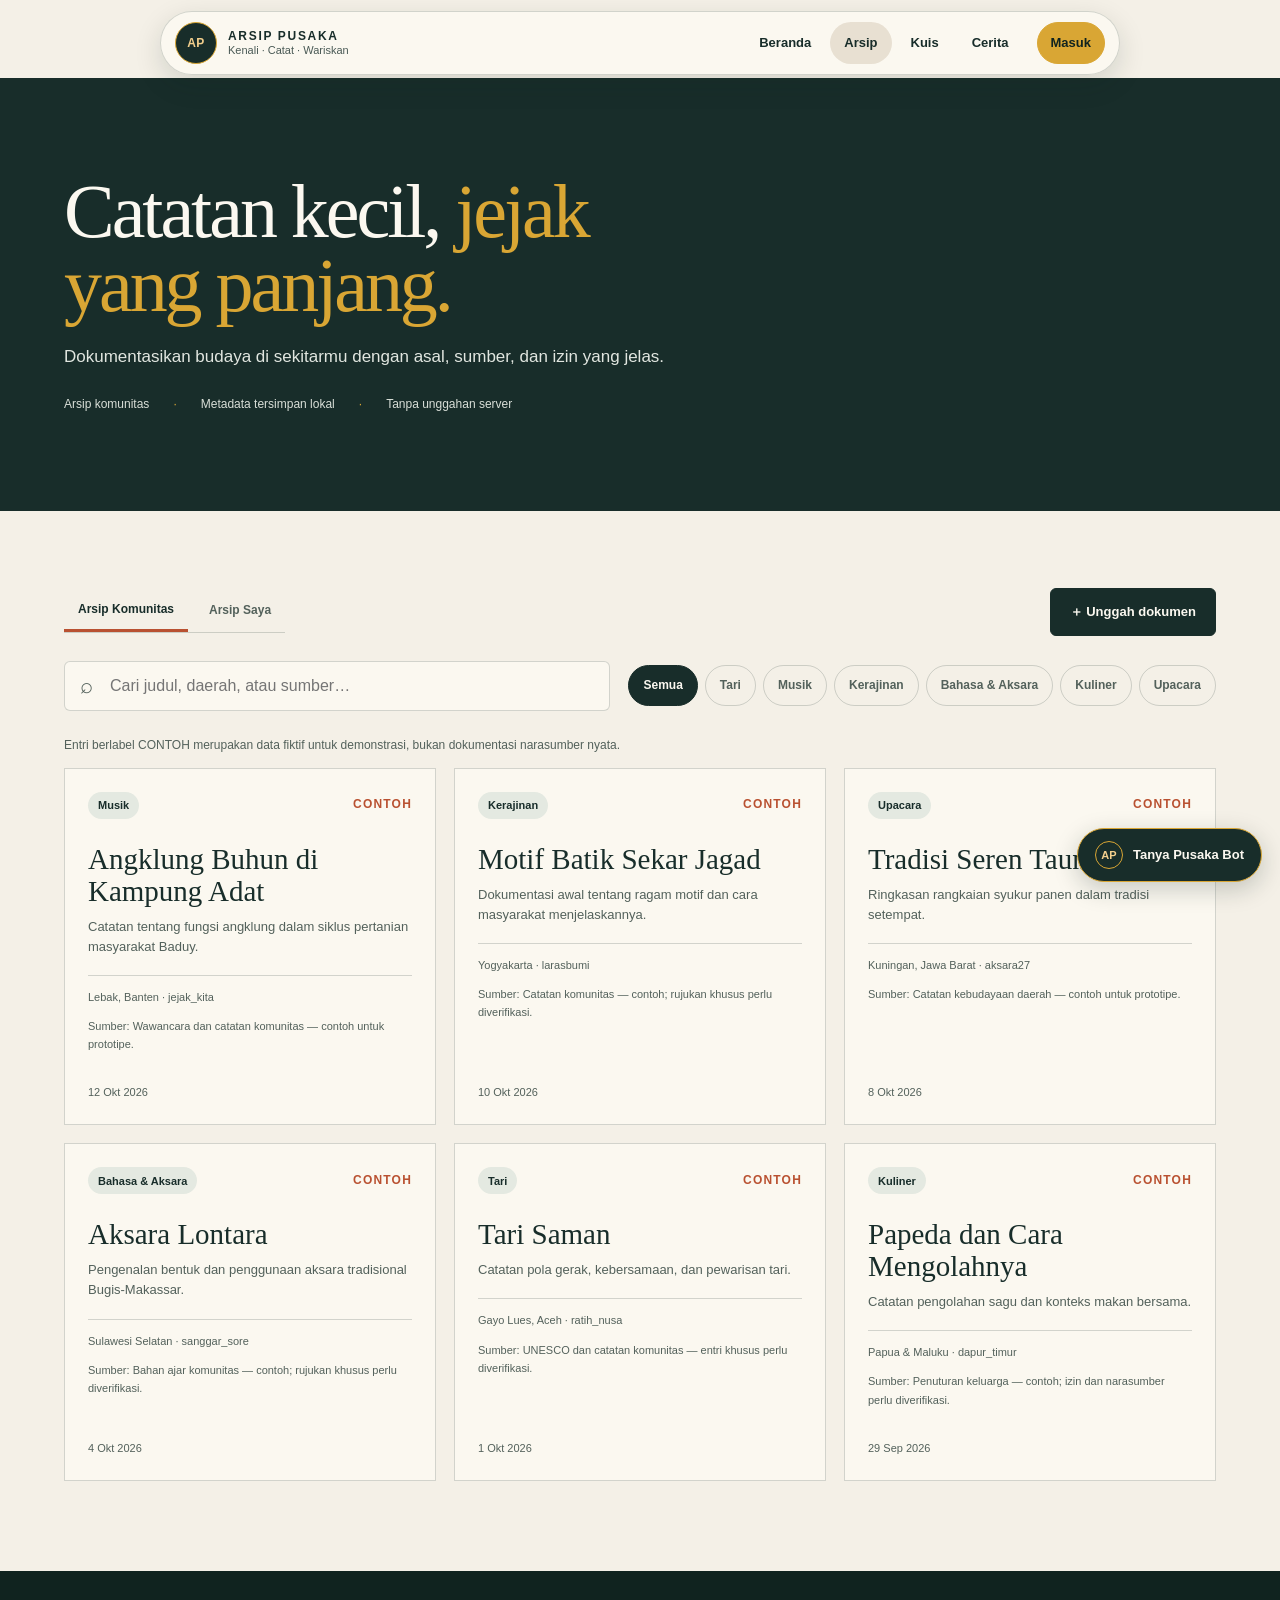
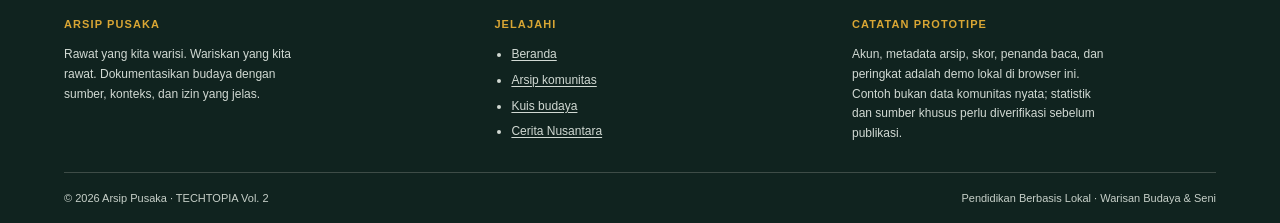
==== arsip/index.html @ a14784fe "apload semua file" ====
<!doctype html>
<html lang="id">
<head>
  <meta charset="utf-8">
  <meta name="viewport" content="width=device-width, initial-scale=1">
  <meta name="theme-color" content="#182d2a">
  <meta name="description" content="Jelajahi arsip komunitas atau catat pengetahuan budaya dengan izin dan sumber yang jelas.">
  <link rel="stylesheet" href="../css/style.css">
  <title>Arsip Komunitas — Arsip Pusaka</title>
</head>
<body data-page="arsip">
  <a class="skip-link" href="#konten">Lewati ke konten</a>
  <div id="site-header"></div>
  <main id="konten">
    <header class="page-hero">
      <div class="page-hero__inner">
        <h1 class="page-hero__title">Catatan kecil, <em>jejak yang panjang.</em></h1>
        <p class="page-hero__lead">Dokumentasikan budaya di sekitarmu dengan asal, sumber, dan izin yang jelas.</p>
        <div class="page-hero__meta"><span>Arsip komunitas</span><span>Metadata tersimpan lokal</span><span>Tanpa unggahan server</span></div>
      </div>
    </header>
    <section class="page-main">
      <div class="shell">
        <div class="archive-toolbar">
          <div class="tab-list" role="tablist" aria-label="Jenis arsip">
            <button class="tab-button" type="button" role="tab" id="community-tab" aria-selected="true" data-archive-tab="community" aria-controls="archive-community-view">Arsip Komunitas</button>
            <button class="tab-button" type="button" role="tab" id="personal-tab" aria-selected="false" data-archive-tab="personal" aria-controls="archive-personal">Arsip Saya</button>
          </div>
          <button class="button" type="button" id="open-upload">＋ Unggah dokumen</button>
        </div>

        <section id="archive-community-view" role="tabpanel" aria-labelledby="community-tab">
          <div class="content-toolbar">
            <label class="search-field"><span class="screen-reader-only">Cari arsip</span><input id="archive-search" type="search" placeholder="Cari judul, daerah, atau sumber…" autocomplete="off"></label>
            <div class="filter-list" aria-label="Filter kategori">
              <button class="filter-button" type="button" data-category-filter="Semua" aria-pressed="true">Semua</button>
              <button class="filter-button" type="button" data-category-filter="Tari" aria-pressed="false">Tari</button>
              <button class="filter-button" type="button" data-category-filter="Musik" aria-pressed="false">Musik</button>
              <button class="filter-button" type="button" data-category-filter="Kerajinan" aria-pressed="false">Kerajinan</button>
              <button class="filter-button" type="button" data-category-filter="Bahasa & Aksara" aria-pressed="false">Bahasa &amp; Aksara</button>
              <button class="filter-button" type="button" data-category-filter="Kuliner" aria-pressed="false">Kuliner</button>
              <button class="filter-button" type="button" data-category-filter="Upacara" aria-pressed="false">Upacara</button>
            </div>
          </div>
          <p class="source-note">Entri berlabel CONTOH merupakan data fiktif untuk demonstrasi, bukan dokumentasi narasumber nyata.</p>
          <div id="archive-list" class="archive-grid" aria-live="polite"></div>
          <div id="archive-empty" class="empty-state" hidden><h3>Belum ada catatan yang cocok.</h3><p>Ubah kategori atau kata pencarian untuk melihat entri lain.</p></div>
        </section>

        <section id="archive-personal" role="tabpanel" aria-labelledby="personal-tab" hidden>
          <p class="source-note">Unggahan dan skor hanya tersimpan di browser ini. Tidak ada data yang dikirim ke server.</p>
          <div class="tab-list" role="tablist" aria-label="Isi Arsip Saya">
            <button class="tab-button" type="button" role="tab" aria-selected="true" data-personal-view="uploads">Unggahan saya</button>
            <button class="tab-button" type="button" role="tab" aria-selected="false" data-personal-view="scores">Skor kuis saya</button>
          </div>
          <div id="personal-gate" class="empty-state"><h3>Masuk untuk membuka Arsip Saya.</h3><p>Akun demo menghubungkan metadata unggahan dan riwayat kuis di perangkatmu.</p><button class="button" type="button" data-open-login>Masuk ke akun demo</button></div>
          <div id="personal-uploads" class="archive-grid" role="tabpanel" hidden></div>
          <div id="personal-scores" role="tabpanel" hidden></div>
        </section>

        <section id="upload-panel" class="form-panel" data-open="false" hidden aria-labelledby="upload-heading">
          <h2 id="upload-heading">Simpan pengetahuan dengan konteksnya.</h2>
          <p class="form-panel__intro">Prototipe ini hanya menyimpan metadata di penyimpanan lokal. Berkas yang dipilih tidak pernah diunggah dan hanya nama, tipe, serta ukuran berkas yang dicatat.</p>
          <form id="upload-form">
            <div class="form-grid">
              <div class="field"><label for="upload-title">Judul</label><input id="upload-title" name="title" type="text" maxlength="80" required autocomplete="off"><span class="field__hint">Maksimal 80 karakter.</span></div>
              <div class="field"><label for="upload-category">Kategori</label><select id="upload-category" name="category" required><option value="">Pilih kategori</option><option>Tari</option><option>Musik</option><option>Kerajinan</option><option>Bahasa &amp; Aksara</option><option>Kuliner</option><option>Upacara</option></select></div>
              <div class="field field--full"><label for="upload-origin">Asal daerah</label><input id="upload-origin" name="origin" type="text" maxlength="100" required placeholder="Contoh: Kabupaten, Provinsi"></div>
              <div class="field field--full"><label for="upload-description">Deskripsi</label><textarea id="upload-description" name="description" maxlength="400" required placeholder="Tuliskan konteks budaya yang dicatat."></textarea></div>
              <div class="field field--full"><label for="upload-source">Sumber atau narasumber</label><input id="upload-source" name="source" type="text" maxlength="400" required placeholder="Contoh: wawancara narasumber (dengan izin), judul referensi, tautan"><span class="field__hint">Deskripsi dan sumber digabung maksimal 400 karakter. <span id="upload-character-count">0 / 400 karakter</span></span></div>
              <div class="field field--full"><label for="upload-file">Berkas (opsional)</label><input id="upload-file" name="file" type="file" accept="image/*,audio/*,video/*,.pdf,.txt"><span class="field__hint">Berkas tidak dikirim; metadata lokalnya saja yang dicatat.</span></div>
              <label class="check-field field--full" for="upload-permission"><input id="upload-permission" name="permission" type="checkbox" required><span>Saya memiliki hak atau izin atas dokumen ini.</span></label>
            </div>
            <div class="form-actions"><button class="button" type="submit">Catat di perangkat ini</button><button class="button button--quiet" type="button" id="cancel-upload">Batal</button></div>
          </form>
        </section>
      </div>
    </section>
  </main>
  <div id="site-footer"></div>
  <div id="site-overlays"></div>
  <div id="site-toast" class="toast" role="status" aria-live="polite" hidden></div>
  <script src="../js/data.js" defer></script>
  <script src="../js/common.js" defer></script>
  <script src="../js/arsip.js" defer></script>
</body>
</html>
---- css/style.css ----
@import url("../lading_page/vars.css");

:root {
  color-scheme: light;
  --ink: #182d2a;
  --ink-deep: #10231f;
  --ink-soft: #53615b;
  --paper: #f4f0e7;
  --paper-light: #fbf8f0;
  --paper-edge: #e5ddcd;
  --gold: #d9a634;
  --gold-light: #f3cf8d;
  --rust: #b95131;
  --sage: #dfe6df;
  --line: rgba(24, 45, 42, 0.18);
  --font-body: "DM Sans", "Segoe UI", sans-serif;
  --font-display: "Libre Caslon Display", Georgia, serif;
  --content-width: 1180px;
  --page-gutter: clamp(20px, 5vw, 72px);
  --radius-sm: 6px;
  --radius-md: 14px;
  --radius-lg: 24px;
}

*,
*::before,
*::after {
  box-sizing: border-box;
}

[hidden] {
  display: none !important;
}

html {
  scroll-behavior: smooth;
  scroll-padding-top: 100px;
}

body {
  min-width: 320px;
  margin: 0;
  color: var(--ink);
  background: var(--paper);
  font: 16px/1.65 var(--font-body);
  text-rendering: optimizeLegibility;
}

body:has(dialog[open]) {
  overflow: hidden;
}

button,
input,
select,
textarea {
  color: inherit;
  font: inherit;
}

button,
a {
  -webkit-tap-highlight-color: transparent;
}

a {
  color: inherit;
  text-decoration-thickness: 1px;
  text-underline-offset: 0.18em;
}

img {
  display: block;
  max-width: 100%;
}

button {
  cursor: pointer;
}

:focus-visible {
  outline: 3px solid var(--rust);
  outline-offset: 3px;
}

.skip-link {
  position: fixed;
  z-index: 100;
  top: 10px;
  left: 10px;
  transform: translateY(-160%);
  padding: 10px 14px;
  color: white;
  background: var(--ink-deep);
}

.skip-link:focus {
  transform: translateY(0);
}

.shell {
  width: min(100% - 2 * var(--page-gutter), var(--content-width));
  margin-inline: auto;
}

#site-header {
  position: sticky;
  z-index: 30;
  top: 0;
  height: 78px;
  margin-bottom: -78px;
}

body[data-page="beranda"] #site-header {
  margin-bottom: -78px;
}

body:not([data-page="beranda"]) #site-header {
  margin-bottom: 0;
}

.site-header {
  padding-top: 11px;
}

.site-header__inner {
  display: flex;
  width: min(calc(100% - 2 * var(--page-gutter)), 960px);
  min-height: 64px;
  align-items: center;
  justify-content: space-between;
  gap: 24px;
  padding: 8px 14px;
  border: 1px solid rgba(244, 240, 231, 0.3);
  border-radius: 999px;
  color: var(--paper-light);
  background: rgba(16, 35, 31, 0.53);
  box-shadow: 0 10px 32px rgba(16, 35, 31, 0.12);
  -webkit-backdrop-filter: blur(12px);
  backdrop-filter: blur(12px);
  transition:
    width 320ms cubic-bezier(0.2, 0.75, 0.25, 1),
    min-height 320ms cubic-bezier(0.2, 0.75, 0.25, 1),
    color 220ms ease,
    background-color 220ms ease,
    border-color 220ms ease,
    box-shadow 220ms ease,
    border-radius 220ms ease;
}

body:not([data-page="beranda"]) .site-header__inner,
body[data-nav-scrolled="true"] .site-header__inner {
  border-color: var(--line);
  color: var(--ink);
  background: rgba(251, 248, 240, 0.97);
  box-shadow: 0 9px 28px rgba(16, 35, 31, 0.14);
  -webkit-backdrop-filter: blur(16px);
  backdrop-filter: blur(16px);
}

body[data-nav-scrolled="true"] .site-header__inner {
  width: min(calc(100% - 2 * var(--page-gutter)), 1320px);
  min-height: 72px;
}

.brand {
  display: inline-flex;
  min-width: max-content;
  align-items: center;
  gap: 11px;
  color: inherit;
  text-decoration: none;
}

.brand__mark {
  display: grid;
  width: 42px;
  aspect-ratio: 1;
  place-items: center;
  border: 1px solid var(--gold);
  border-radius: 50%;
  color: var(--gold-light);
  background: var(--ink);
  font: 700 12px/1 var(--font-body);
  letter-spacing: 0.04em;
}

.brand__text {
  display: grid;
  gap: 1px;
  line-height: 1.2;
}

.brand__name {
  font-size: 12px;
  font-weight: 800;
  letter-spacing: 0.14em;
}

.brand__tagline {
  color: inherit;
  opacity: 0.78;
  font-size: 11px;
}

.site-nav {
  display: flex;
  align-items: center;
  gap: 5px;
}

.site-nav__link,
.site-nav__account {
  display: inline-flex;
  min-height: 42px;
  align-items: center;
  justify-content: center;
  padding: 8px 13px;
  border: 1px solid transparent;
  border-radius: 999px;
  color: inherit;
  background: transparent;
  font-size: 13px;
  font-weight: 650;
  text-decoration: none;
  transition: color 150ms ease, background-color 150ms ease, border-color 150ms ease;
}

.site-nav__link:hover,
.site-nav__account:hover {
  border-color: currentColor;
  color: inherit;
}

.site-nav__link[aria-current="page"] {
  color: inherit;
  background: rgba(244, 240, 231, 0.16);
}

body:not([data-page="beranda"]) .site-nav__link[aria-current="page"],
body[data-nav-scrolled="true"] .site-nav__link[aria-current="page"] {
  background: #e8e0d2;
}

.site-nav__account {
  margin-left: 9px;
  border-color: var(--gold);
  color: var(--ink-deep);
  background: var(--gold);
}

.site-nav__account:hover {
  border-color: var(--gold-light);
  color: var(--ink-deep);
  background: var(--gold-light);
}

.site-nav__toggle {
  display: none;
  width: 44px;
  height: 44px;
  border: 1px solid var(--line);
  border-radius: 50%;
  color: inherit;
  background: transparent;
  font-size: 20px;
}

body:not([data-page="beranda"]) .site-nav__toggle,
body[data-nav-scrolled="true"] .site-nav__toggle {
  border-color: var(--line);
  color: var(--ink);
}

.hero {
  position: relative;
  overflow: hidden;
  isolation: isolate;
  min-height: max(590px, calc(100svh - 78px));
  color: var(--paper);
  background: var(--ink);
}

.hero--video {
  display: grid;
  align-items: center;
}

.hero__video-backdrop {
  position: absolute;
  z-index: -1;
  inset: 0;
  overflow: hidden;
  background: linear-gradient(to bottom, #10231f 68%, var(--paper) 100%);
}

.hero__video-backdrop::after {
  position: absolute;
  inset: 0;
  background:
    linear-gradient(to bottom, transparent 72%, rgba(244, 240, 231, 0.56) 90%, var(--paper) 100%),
    linear-gradient(90deg, rgba(16, 35, 31, 0.94) 0%, rgba(16, 35, 31, 0.82) 42%, rgba(16, 35, 31, 0.28) 100%),
    linear-gradient(0deg, rgba(16, 35, 31, 0.32), transparent 36%);
  content: "";
  pointer-events: none;
}

.hero__video {
  position: absolute;
  top: 50%;
  left: 50%;
  width: 100%;
  height: 100%;
  max-width: none;
  object-fit: cover;
  background: #10231f;
  transform: translate(-50%, -50%) scale(1.06);
}

.hero::after {
  position: absolute;
  right: -125px;
  bottom: -280px;
  width: 480px;
  height: 480px;
  border: 1px solid rgba(244, 240, 231, 0.13);
  border-radius: 50%;
  content: "";
  pointer-events: none;
}

.hero__inner {
  position: relative;
  z-index: 1;
  display: grid;
  width: min(100% - 2 * var(--page-gutter), 1320px);
  min-height: inherit;
  grid-template-columns: minmax(0, 1fr);
  align-items: center;
  margin-inline: auto;
  padding-block: clamp(68px, 9vw, 120px);
}

.hero__copy {
  width: 100%;
  max-width: 780px;
  min-width: 0;
}

.hero__video-toggle {
  position: absolute;
  z-index: 2;
  right: var(--page-gutter);
  bottom: 22px;
  display: inline-flex;
  min-width: 112px;
  min-height: 44px;
  align-items: center;
  justify-content: center;
  padding: 10px 15px;
  border: 1px solid rgba(244, 240, 231, 0.55);
  border-radius: var(--radius-sm);
  color: var(--paper-light);
  background: var(--ink-deep);
  font-size: 13px;
  font-weight: 700;
}

.hero__video-toggle:hover {
  border-color: var(--gold-light);
  background: var(--ink);
}

.hero__title {
  max-width: 13ch;
  margin: 0;
  color: var(--paper-light);
  font: 400 clamp(48px, 7.3vw, 96px)/0.96 var(--font-display);
  letter-spacing: -0.045em;
  text-wrap: balance;
}

.hero__title em {
  color: var(--gold);
  font-style: normal;
}

.hero__lead {
  max-width: 54ch;
  margin: 24px 0 0;
  color: #e1e6e0;
  font-size: clamp(16px, 1.4vw, 19px);
  line-height: 1.7;
}

.hero__actions {
  display: flex;
  flex-wrap: wrap;
  gap: 11px;
  margin-top: 30px;
}

.hero__note {
  display: flex;
  max-width: 390px;
  align-items: center;
  gap: 13px;
  margin-top: 35px;
  color: #cad1cd;
  font-size: 13px;
}

.hero__note::before {
  width: 34px;
  height: 1px;
  flex: 0 0 auto;
  background: var(--gold);
  content: "";
}

@keyframes archive-stamp {
  0% {
    clip-path: inset(0 0 100% 0);
    transform: translateY(12px);
  }

  100% {
    clip-path: inset(0);
    transform: translateY(0);
  }
}

.button {
  display: inline-flex;
  min-height: 48px;
  align-items: center;
  justify-content: center;
  gap: 10px;
  padding: 11px 19px;
  border: 1px solid var(--ink);
  border-radius: var(--radius-sm);
  color: var(--paper-light);
  background: var(--ink);
  font-size: 13px;
  font-weight: 750;
  line-height: 1.2;
  text-align: center;
  text-decoration: none;
  transition: transform 150ms ease, color 150ms ease, background-color 150ms ease;
}

.button:hover {
  background: var(--ink-deep);
  transform: translateY(-1px);
}

.button--gold {
  border-color: var(--gold);
  color: var(--ink-deep);
  background: var(--gold);
}

.button--gold:hover {
  border-color: var(--gold-light);
  background: var(--gold-light);
}

.button--outline {
  border-color: rgba(244, 240, 231, 0.6);
  color: var(--paper-light);
  background: transparent;
}

.button--outline:hover {
  border-color: var(--paper-light);
  color: var(--ink);
  background: var(--paper-light);
}

.button--quiet {
  border-color: var(--line);
  color: var(--ink);
  background: transparent;
}

.button--quiet:hover {
  background: #ebe5d9;
}

.button:disabled {
  cursor: not-allowed;
  opacity: 0.55;
  transform: none;
}

.page-hero {
  position: relative;
  overflow: hidden;
  color: var(--paper-light);
  background: var(--ink);
}

.page-hero__inner {
  position: relative;
  z-index: 1;
  width: min(100% - 2 * var(--page-gutter), var(--content-width));
  margin-inline: auto;
  padding-block: clamp(58px, 8vw, 96px);
}

.page-hero__title {
  max-width: 15ch;
  margin: 0;
  font: 400 clamp(45px, 6vw, 76px)/0.98 var(--font-display);
  letter-spacing: -0.04em;
  text-wrap: balance;
}

.page-hero__title em {
  color: var(--gold);
  font-style: normal;
}

.page-hero__lead {
  max-width: 65ch;
  margin: 20px 0 0;
  color: #e1e6e0;
  font-size: 17px;
}

.page-hero__meta {
  display: flex;
  flex-wrap: wrap;
  gap: 9px 24px;
  margin-top: 24px;
  color: #d9dfd8;
  font-size: 12px;
}

.page-hero__meta span + span::before {
  margin-right: 24px;
  color: var(--gold);
  content: "·";
}

.page-main {
  min-height: 42vh;
  padding-block: clamp(44px, 6vw, 78px) 90px;
}

.section {
  padding-block: clamp(62px, 8vw, 108px);
}

.section--compact {
  padding-block: 38px;
}

.section--dark {
  color: var(--paper-light);
  background: var(--ink);
}

.section--paper {
  background: var(--paper-light);
}

.section-heading {
  display: flex;
  align-items: end;
  justify-content: space-between;
  gap: 20px 50px;
  margin-bottom: 29px;
}

.section-heading--story {
  margin-top: 28px;
}

.section-heading h2 {
  max-width: 18ch;
  margin: 0;
  font: 400 clamp(34px, 4.6vw, 55px)/1.02 var(--font-display);
  letter-spacing: -0.035em;
  text-wrap: balance;
}

.section-heading p {
  max-width: 52ch;
  margin: 0;
  color: var(--ink-soft);
  font-size: 14px;
}

.section--dark .section-heading p {
  color: #d1d9d3;
}

.eyebrow {
  display: inline-block;
  margin: 0 0 12px;
  color: var(--rust);
  font-size: 11px;
  font-weight: 800;
  letter-spacing: 0.14em;
  text-transform: uppercase;
}

.section--dark .eyebrow {
  color: var(--gold);
}

.stats {
  display: grid;
  grid-template-columns: repeat(3, minmax(0, 1fr));
  border-top: 1px solid var(--line);
  border-bottom: 1px solid var(--line);
}

.stat {
  min-height: 180px;
  padding: 26px clamp(16px, 3vw, 38px);
}

.stat + .stat {
  border-left: 1px solid var(--line);
}

.stat__value {
  color: var(--rust);
  font: 400 clamp(40px, 6vw, 66px)/1 var(--font-display);
  letter-spacing: -0.04em;
}

.stat__label {
  max-width: 31ch;
  margin-top: 12px;
  font-size: 14px;
  font-weight: 700;
  line-height: 1.45;
}

.stat__source {
  margin-top: 8px;
  color: var(--ink-soft);
  font-size: 11px;
}

.source-note {
  margin-top: 14px;
  color: var(--ink-soft);
  font-size: 12px;
}

.source-list {
  display: grid;
  grid-template-columns: repeat(2, minmax(0, 1fr));
  gap: 10px 35px;
  margin: 0;
  padding-left: 19px;
}

.source-list li {
  padding-left: 5px;
}

.source-list small {
  display: block;
  margin-top: 2px;
  color: var(--ink-soft);
}

.case-grid {
  display: grid;
  grid-template-columns: repeat(4, minmax(0, 1fr));
  gap: 14px;
}

.case {
  position: relative;
  min-height: 286px;
  padding: 25px 22px;
  border-top: 3px solid var(--gold);
  background: #e9e2d4;
}

.case:nth-child(2) {
  border-color: var(--rust);
  background: #efe4d9;
}

.case:nth-child(3) {
  border-color: #55756c;
  background: #e1e8df;
}

.case:nth-child(4) {
  border-color: var(--ink);
  background: #e8e0d2;
}

.case__index {
  color: var(--ink-soft);
  font-size: 11px;
  font-weight: 800;
  letter-spacing: 0.1em;
}

.case h3 {
  margin: 34px 0 9px;
  font: 400 34px/1 var(--font-display);
}

.case p {
  margin: 0;
  color: var(--ink-soft);
  font-size: 13px;
}

.case .case__status {
  margin-top: 9px;
  color: var(--rust);
}

.case details {
  margin-top: 18px;
  border-top: 1px solid var(--line);
}

.case summary {
  padding-top: 12px;
  color: var(--ink);
  cursor: pointer;
  font-size: 12px;
  font-weight: 750;
}

.case details p {
  padding-top: 10px;
}

.steps {
  display: grid;
  grid-template-columns: repeat(4, minmax(0, 1fr));
  border-top: 1px solid rgba(244, 240, 231, 0.3);
}

.step {
  padding: 23px 25px 0 0;
}

.step + .step {
  padding-left: 25px;
  border-left: 1px solid rgba(244, 240, 231, 0.3);
}

.step__number {
  color: var(--gold);
  font-size: 12px;
  font-weight: 800;
  letter-spacing: 0.12em;
}

.step h3 {
  margin: 24px 0 9px;
  color: var(--paper-light);
  font: 400 30px/1 var(--font-display);
}

.step p {
  margin: 0;
  color: #d1d9d3;
  font-size: 13px;
}

.pathways {
  display: grid;
  grid-template-columns: repeat(3, minmax(0, 1fr));
  border-top: 1px solid var(--line);
  border-bottom: 1px solid var(--line);
}

.pathway {
  display: flex;
  min-height: 190px;
  flex-direction: column;
  align-items: flex-start;
  justify-content: space-between;
  padding: 25px;
  text-decoration: none;
  transition: background-color 150ms ease;
}

.pathway + .pathway {
  border-left: 1px solid var(--line);
}

.pathway:hover {
  background: #ebe5d9;
}

.pathway__label {
  color: var(--rust);
  font-size: 11px;
  font-weight: 800;
  letter-spacing: 0.11em;
}

.pathway__title {
  font: 400 30px/1.1 var(--font-display);
}

.pathway__arrow {
  align-self: flex-end;
  font-size: 22px;
}

.content-toolbar {
  display: grid;
  grid-template-columns: minmax(220px, 1fr) auto;
  align-items: center;
  gap: 18px;
  margin-bottom: 25px;
}

.search-field {
  position: relative;
}

.search-field input {
  width: 100%;
  min-height: 50px;
  padding: 11px 15px 11px 45px;
  border: 1px solid var(--line);
  border-radius: var(--radius-sm);
  background: var(--paper-light);
}

.search-field::before {
  position: absolute;
  top: 50%;
  left: 16px;
  color: var(--ink-soft);
  content: "⌕";
  font-size: 22px;
  line-height: 1;
  transform: translateY(-50%);
}

.filter-list,
.tab-list {
  display: flex;
  flex-wrap: wrap;
  gap: 7px;
}

.filter-button,
.tab-button {
  min-height: 41px;
  padding: 8px 14px;
  border: 1px solid var(--line);
  border-radius: 999px;
  color: var(--ink-soft);
  background: transparent;
  font-size: 12px;
  font-weight: 700;
}

.filter-button[aria-pressed="true"],
.tab-button[aria-selected="true"] {
  border-color: var(--ink);
  color: var(--paper-light);
  background: var(--ink);
}

.tab-list {
  margin-bottom: 24px;
  border-bottom: 1px solid var(--line);
  border-radius: 0;
}

.tab-button {
  border: 0;
  border-radius: 0;
  background: transparent;
}

.tab-button[aria-selected="true"] {
  border-bottom: 3px solid var(--rust);
  color: var(--ink);
  background: transparent;
}

.archive-toolbar {
  display: flex;
  align-items: center;
  justify-content: space-between;
  gap: 16px;
  margin-bottom: 25px;
}

.archive-toolbar .tab-list {
  margin: 0;
}

.archive-grid {
  display: grid;
  grid-template-columns: repeat(3, minmax(0, 1fr));
  gap: 18px;
}

.archive-card {
  display: flex;
  min-height: 285px;
  flex-direction: column;
  padding: 23px;
  border: 1px solid var(--line);
  background: var(--paper-light);
}

.archive-card__top,
.archive-card__foot,
.archive-meta {
  display: flex;
  align-items: center;
  justify-content: space-between;
  gap: 12px;
}

.category-tag {
  display: inline-flex;
  min-height: 27px;
  align-items: center;
  padding: 4px 10px;
  border-radius: 999px;
  color: var(--ink);
  background: #e4e9e1;
  font-size: 11px;
  font-weight: 750;
}

.archive-card__mark {
  color: var(--rust);
  font-size: 12px;
  font-weight: 800;
  letter-spacing: 0.1em;
}

.archive-card h3 {
  margin: 25px 0 9px;
  font: 400 29px/1.1 var(--font-display);
}

.archive-card__description {
  margin: 0;
  color: var(--ink-soft);
  font-size: 13px;
  line-height: 1.55;
}

.archive-meta {
  justify-content: flex-start;
  margin-top: 18px;
  padding-top: 12px;
  border-top: 1px solid var(--line);
  color: var(--ink-soft);
  font-size: 11px;
}

.archive-card__foot {
  margin-top: auto;
  padding-top: 19px;
  color: var(--ink-soft);
  font-size: 11px;
}

.archive-card__foot button {
  padding: 0;
  border: 0;
  color: var(--rust);
  background: transparent;
  font-size: 12px;
  font-weight: 800;
}

.archive-card__file {
  max-width: 52%;
  overflow: hidden;
  text-overflow: ellipsis;
  white-space: nowrap;
}

.empty-state {
  padding: 30px;
  border: 1px dashed var(--line);
  color: var(--ink-soft);
  background: rgba(251, 248, 240, 0.55);
  text-align: center;
}

.empty-state h3 {
  margin: 0 0 6px;
  color: var(--ink);
  font: 400 28px/1.1 var(--font-display);
}

.form-panel {
  max-width: 760px;
  padding: clamp(24px, 5vw, 42px);
  border: 1px solid var(--line);
  background: var(--paper-light);
}

.form-panel h2 {
  margin: 0;
  font: 400 clamp(32px, 4vw, 42px)/1.05 var(--font-display);
}

.form-panel__intro {
  margin: 12px 0 26px;
  color: var(--ink-soft);
  font-size: 14px;
}

.form-grid {
  display: grid;
  grid-template-columns: repeat(2, minmax(0, 1fr));
  gap: 17px;
}

.field {
  display: grid;
  gap: 6px;
}

.field--full {
  grid-column: 1 / -1;
}

.field label,
.field__label {
  font-size: 13px;
  font-weight: 750;
}

.field input:not([type="checkbox"]),
.field input[type="file"],
.field select,
.field textarea,
.chat-form input {
  width: 100%;
  min-height: 48px;
  padding: 10px 12px;
  border: 1px solid var(--line);
  border-radius: var(--radius-sm);
  background: white;
}

.field textarea {
  min-height: 115px;
  resize: vertical;
}

.field input[type="file"] {
  padding: 7px;
}

.field__hint {
  color: var(--ink-soft);
  font-size: 11px;
}

.check-field {
  display: flex;
  align-items: flex-start;
  gap: 10px;
  padding: 13px 14px;
  border: 1px solid var(--line);
  font-size: 13px;
}

.check-field input {
  width: 18px;
  height: 18px;
  flex: 0 0 auto;
  accent-color: var(--ink);
}

.form-actions {
  display: flex;
  flex-wrap: wrap;
  align-items: center;
  gap: 12px;
  margin-top: 20px;
}

.status-message {
  min-height: 1.5em;
  margin: 12px 0 0;
  color: var(--ink-soft);
  font-size: 13px;
}

.status-message[data-tone="error"] {
  color: #8d291d;
}

.status-message[data-tone="success"] {
  color: #225c40;
}

.quiz-layout {
  display: grid;
  grid-template-columns: minmax(0, 1.35fr) minmax(290px, 0.65fr);
  align-items: start;
  gap: clamp(28px, 5vw, 60px);
}

.quiz-intro,
.quiz-stage,
.leaderboard {
  border: 1px solid var(--line);
  background: var(--paper-light);
}

.quiz-intro {
  padding: clamp(25px, 5vw, 48px);
}

.quiz-intro h2,
.quiz-result h2 {
  margin: 0;
  font: 400 clamp(34px, 4.3vw, 52px)/1 var(--font-display);
  letter-spacing: -0.025em;
}

.quiz-intro__facts {
  display: flex;
  flex-wrap: wrap;
  gap: 12px 24px;
  margin-block: 23px 27px;
  color: var(--ink-soft);
  font-size: 13px;
}

.quiz-stage {
  padding: clamp(22px, 4vw, 38px);
}

.quiz-progress {
  width: 100%;
  height: 7px;
  margin: 0 0 18px;
  accent-color: var(--rust);
}

.quiz-stage__meta {
  display: flex;
  justify-content: space-between;
  gap: 18px;
  color: var(--ink-soft);
  font-size: 12px;
  font-weight: 700;
}

.quiz-stage__question {
  margin: 20px 0 22px;
  font: 400 clamp(25px, 3vw, 34px)/1.18 var(--font-display);
}

.quiz-options {
  display: grid;
  gap: 10px;
}

.quiz-option {
  display: flex;
  min-height: 53px;
  align-items: center;
  gap: 12px;
  padding: 11px 14px;
  border: 1px solid var(--line);
  background: white;
  text-align: left;
}

.quiz-option:hover:not(:disabled) {
  border-color: var(--ink);
  background: #f5f1e9;
}

.quiz-option__letter {
  display: grid;
  width: 27px;
  aspect-ratio: 1;
  flex: 0 0 auto;
  place-items: center;
  border: 1px solid var(--line);
  border-radius: 50%;
  font-size: 11px;
  font-weight: 800;
}

.quiz-option[data-result="correct"] {
  border-color: #2b6b4c;
  background: #e7f0e8;
}

.quiz-option[data-result="wrong"] {
  border-color: #a1392b;
  background: #f7e9e4;
}

.quiz-feedback {
  margin-top: 17px;
  padding: 16px;
  border-top: 3px solid var(--gold);
  background: #f0ebdf;
}

.quiz-feedback strong {
  display: block;
}

.quiz-feedback p {
  margin: 5px 0 0;
  color: var(--ink-soft);
  font-size: 13px;
}

.quiz-stage__actions {
  display: flex;
  justify-content: flex-end;
  margin-top: 18px;
}

.quiz-result {
  padding: clamp(24px, 5vw, 42px);
  border: 1px solid var(--line);
  background: var(--paper-light);
}

.quiz-result__score {
  display: flex;
  align-items: baseline;
  gap: 13px;
  margin-block: 21px;
}

.quiz-result__number {
  color: var(--rust);
  font: 400 clamp(62px, 9vw, 92px)/0.95 var(--font-display);
}

.quiz-result__level {
  font-size: 14px;
  font-weight: 750;
}

.quiz-review-list {
  display: grid;
  gap: 10px;
  margin: 22px 0;
  padding: 0;
  list-style: none;
}

.quiz-review-list li {
  padding: 12px 14px;
  border: 1px solid var(--line);
  font-size: 13px;
}

.leaderboard {
  overflow: hidden;
}

.leaderboard__heading {
  padding: 22px;
  border-bottom: 1px solid var(--line);
}

.leaderboard__heading h2 {
  margin: 0;
  font: 400 32px/1 var(--font-display);
}

.leaderboard__heading p {
  margin: 8px 0 0;
  color: var(--ink-soft);
  font-size: 12px;
}

.leaderboard__table-wrap {
  overflow-x: auto;
}

.leaderboard table {
  width: 100%;
  border-collapse: collapse;
  font-size: 12px;
  text-align: left;
}

.leaderboard th,
.leaderboard td {
  padding: 11px 13px;
  border-bottom: 1px solid var(--line);
  white-space: nowrap;
}

.leaderboard th {
  color: var(--ink-soft);
  font-size: 10px;
  letter-spacing: 0.06em;
  text-transform: uppercase;
}

.leaderboard tr[data-current="true"] {
  background: #f3e8c9;
  font-weight: 800;
}

.leaderboard__note {
  margin: 0;
  padding: 15px 20px;
  color: var(--ink-soft);
  font-size: 11px;
}

.story-grid {
  display: grid;
  grid-template-columns: repeat(3, minmax(0, 1fr));
  gap: 18px;
}

.story-card {
  display: flex;
  min-height: 355px;
  flex-direction: column;
  border: 1px solid var(--line);
  background: var(--paper-light);
}

.story-card__art {
  display: flex;
  min-height: 142px;
  align-items: flex-end;
  justify-content: space-between;
  padding: 19px 22px;
  color: var(--paper-light);
  background: var(--ink);
}

.story-card:nth-child(3n + 2) .story-card__art {
  color: var(--ink);
  background: var(--gold-light);
}

.story-card:nth-child(3n) .story-card__art {
  background: #55756c;
}

.story-card__letter {
  font: 400 76px/0.85 var(--font-display);
}

.story-card__region {
  max-width: 15ch;
  font-size: 11px;
  text-align: right;
}

.story-card__body {
  display: flex;
  flex: 1;
  flex-direction: column;
  padding: 21px;
}

.story-card__kind {
  color: var(--rust);
  font-size: 11px;
  font-weight: 800;
  letter-spacing: 0.1em;
  text-transform: uppercase;
}

.story-card h2 {
  margin: 8px 0 8px;
  font: 400 31px/1.03 var(--font-display);
}

.story-card__body p {
  margin: 0;
  color: var(--ink-soft);
  font-size: 13px;
}

.story-card__meta {
  display: flex;
  justify-content: space-between;
  gap: 10px;
  margin-top: auto;
  padding-top: 18px;
  color: var(--ink-soft);
  font-size: 11px;
}

.story-card__read {
  margin-top: 14px;
  padding: 0;
  border: 0;
  color: var(--ink);
  background: transparent;
  font-size: 13px;
  font-weight: 800;
  text-align: left;
}

.story-card__read:hover {
  color: var(--rust);
}

.read-badge {
  color: #386a50;
  font-size: 11px;
  font-weight: 750;
}

.callout {
  display: grid;
  grid-template-columns: 1fr auto;
  align-items: center;
  gap: 22px;
  padding: clamp(24px, 4vw, 42px);
  color: var(--paper-light);
  background: var(--ink);
}

.story-callout {
  margin-top: 50px;
}

.callout h2 {
  margin: 0;
  font: 400 clamp(31px, 4vw, 44px)/1.04 var(--font-display);
}

.callout p {
  max-width: 55ch;
  margin: 10px 0 0;
  color: #d1d9d3;
  font-size: 14px;
}

.site-footer {
  color: var(--paper-light);
  background: var(--ink-deep);
}

.site-footer__inner {
  display: grid;
  grid-template-columns: 1.1fr 0.9fr 1fr;
  gap: 30px;
  padding-block: 44px 28px;
}

.site-footer h2 {
  margin: 0 0 12px;
  color: var(--gold);
  font-size: 11px;
  letter-spacing: 0.1em;
  text-transform: uppercase;
}

.site-footer p,
.site-footer li,
.site-footer a {
  color: #d1d9d3;
  font-size: 12px;
}

.site-footer p {
  max-width: 38ch;
  margin: 0;
}

.site-footer ul {
  display: grid;
  gap: 6px;
  margin: 0;
  padding-left: 17px;
}

.site-footer__bottom {
  display: flex;
  justify-content: space-between;
  gap: 15px;
  padding-block: 16px;
  border-top: 1px solid rgba(244, 240, 231, 0.2);
  color: #c7d0c9;
  font-size: 11px;
}

dialog {
  width: min(100% - 28px, 570px);
  max-height: min(90dvh, 850px);
  padding: 0;
  border: 1px solid var(--line);
  color: var(--ink);
  background: var(--paper-light);
  box-shadow: 0 24px 70px rgba(16, 35, 31, 0.28);
}

dialog::backdrop {
  background: rgba(16, 35, 31, 0.66);
}

.dialog__inner {
  padding: clamp(23px, 5vw, 38px);
}

.dialog__head {
  display: flex;
  align-items: start;
  justify-content: space-between;
  gap: 14px;
  margin-bottom: 18px;
}

.dialog__head h2 {
  margin: 0;
  font: 400 36px/1 var(--font-display);
}

.dialog__close {
  display: grid;
  width: 40px;
  height: 40px;
  flex: 0 0 auto;
  place-items: center;
  border: 1px solid var(--line);
  border-radius: 50%;
  background: transparent;
  font-size: 20px;
}

.dialog__copy {
  margin: 0 0 20px;
  color: var(--ink-soft);
  font-size: 13px;
}

.account-state {
  display: flex;
  align-items: center;
  gap: 10px;
  font-size: 13px;
}

.account-state__name {
  font-weight: 800;
}

.link-button {
  padding: 0;
  border: 0;
  color: var(--rust);
  background: transparent;
  font-size: 12px;
  font-weight: 800;
  text-decoration: underline;
  text-underline-offset: 3px;
}

.chat-launcher {
  position: fixed;
  z-index: 30;
  right: max(18px, env(safe-area-inset-right));
  bottom: max(18px, env(safe-area-inset-bottom));
  display: inline-flex;
  min-height: 54px;
  align-items: center;
  gap: 10px;
  padding: 10px 17px;
  border: 1px solid var(--gold);
  border-radius: 999px;
  color: var(--paper-light);
  background: var(--ink);
  box-shadow: 0 7px 24px rgba(16, 35, 31, 0.22);
  font-size: 13px;
  font-weight: 750;
}

.chat-launcher__mark {
  display: grid;
  width: 28px;
  aspect-ratio: 1;
  place-items: center;
  border: 1px solid var(--gold);
  border-radius: 50%;
  color: var(--gold-light);
  font-size: 11px;
}

.chat-panel {
  position: fixed;
  z-index: 30;
  right: max(18px, env(safe-area-inset-right));
  bottom: max(84px, calc(env(safe-area-inset-bottom) + 72px));
  display: flex;
  width: min(390px, calc(100vw - 28px));
  max-height: min(620px, calc(100dvh - 120px));
  flex-direction: column;
  overflow: hidden;
  border: 1px solid var(--ink);
  background: var(--paper-light);
  box-shadow: 0 18px 55px rgba(16, 35, 31, 0.25);
}

.chat-panel[hidden] {
  display: none;
}

.chat-panel__head {
  display: flex;
  align-items: center;
  justify-content: space-between;
  gap: 10px;
  padding: 15px 17px;
  color: var(--paper-light);
  background: var(--ink);
}

.chat-panel__head h2 {
  margin: 0;
  font: 400 24px/1 var(--font-display);
}

.chat-panel__head p {
  margin: 4px 0 0;
  color: #d1d9d3;
  font-size: 10px;
}

.chat-panel__close {
  width: 36px;
  height: 36px;
  border: 1px solid rgba(244, 240, 231, 0.45);
  border-radius: 50%;
  color: white;
  background: transparent;
  font-size: 18px;
}

.chat-messages {
  display: flex;
  min-height: 100px;
  flex: 1;
  flex-direction: column;
  gap: 11px;
  overflow-y: auto;
  padding: 16px;
}

.chat-message {
  max-width: 90%;
  padding: 11px 13px;
  border: 1px solid var(--line);
  background: white;
  font-size: 12px;
  line-height: 1.5;
}

.chat-message--user {
  align-self: flex-end;
  border-color: var(--ink);
  color: var(--paper-light);
  background: var(--ink);
}

.chat-message a {
  color: var(--rust);
  font-weight: 800;
}

.chat-suggestions {
  display: flex;
  flex-wrap: wrap;
  gap: 7px;
  padding: 0 16px 13px;
}

.chat-suggestion {
  padding: 7px 10px;
  border: 1px solid var(--line);
  border-radius: 999px;
  background: transparent;
  font-size: 10px;
}

.chat-form {
  display: flex;
  gap: 8px;
  padding: 12px;
  border-top: 1px solid var(--line);
}

.chat-form input {
  min-width: 0;
  min-height: 43px;
  font-size: 12px;
}

.chat-form button {
  min-width: 70px;
  border: 0;
  border-radius: var(--radius-sm);
  color: white;
  background: var(--ink);
  font-size: 12px;
  font-weight: 750;
}

.story-reader__stage {
  display: grid;
  grid-template-columns: minmax(110px, 0.38fr) minmax(0, 1fr);
  min-height: 230px;
  border: 1px solid var(--line);
  background: #f0ebdf;
}

.reader-position {
  display: inline-block;
  margin-bottom: 9px;
  color: var(--rust);
  font-size: 12px;
  font-weight: 800;
  letter-spacing: 0.04em;
}

.story-reader__art {
  display: grid;
  min-height: 230px;
  place-items: center;
  color: var(--gold-light);
  background: var(--ink);
}

.story-reader__art span {
  font: 400 clamp(72px, 12vw, 128px)/0.8 var(--font-display);
}

.story-reader__copy {
  align-self: center;
  padding: clamp(20px, 4vw, 38px);
  font: 400 clamp(18px, 2vw, 22px)/1.7 var(--font-display);
}

.story-reader__copy p {
  margin: 0;
}

#reader-meaning {
  margin-top: 22px;
}

#reader-meaning h3 {
  margin: 18px 0 7px;
  font: 400 25px/1 var(--font-display);
}

#reader-meaning p,
#reader-meaning li {
  color: var(--ink-soft);
  font-size: 13px;
}

#reader-meaning ul {
  display: grid;
  gap: 8px;
  padding-left: 20px;
}

.reader-controls {
  display: flex;
  flex-wrap: wrap;
  justify-content: space-between;
  gap: 10px;
  margin-top: 20px;
}

.toast {
  position: fixed;
  z-index: 40;
  right: 18px;
  bottom: 86px;
  max-width: min(420px, calc(100vw - 36px));
  padding: 13px 17px;
  border: 1px solid var(--gold);
  color: var(--paper-light);
  background: var(--ink);
  box-shadow: 0 8px 24px rgba(16, 35, 31, 0.22);
  font-size: 13px;
}

.toast[hidden] {
  display: none;
}

.screen-reader-only {
  position: absolute;
  width: 1px;
  height: 1px;
  overflow: hidden;
  clip: rect(0, 0, 0, 0);
  white-space: nowrap;
  clip-path: inset(50%);
}

@media (max-width: 900px) {
  .hero__inner {
    grid-template-columns: minmax(0, 1fr);
  }

  .archive-grid {
    grid-template-columns: repeat(2, minmax(0, 1fr));
  }

  .story-grid {
    grid-template-columns: repeat(2, minmax(0, 1fr));
  }

  .case-grid {
    grid-template-columns: repeat(2, minmax(0, 1fr));
  }

  .quiz-layout {
    grid-template-columns: 1fr;
  }
}

@media (max-width: 680px) {
  :root {
    --page-gutter: 20px;
  }

  .site-header__inner {
    position: relative;
    min-height: 70px;
  }

  .site-nav__toggle {
    display: grid;
    place-items: center;
  }

  .site-nav {
    position: absolute;
    top: calc(100% + 1px);
    right: calc(-1 * var(--page-gutter));
    left: calc(-1 * var(--page-gutter));
    display: none;
    align-items: stretch;
    padding: 10px var(--page-gutter) 18px;
    border: 1px solid var(--line);
    border-radius: 22px;
    background: var(--paper-light);
    box-shadow: 0 16px 34px rgba(16, 35, 31, 0.2);
  }

  .site-nav[data-open="true"] {
    display: grid;
  }

  .site-nav__link,
  .site-nav__account {
    justify-content: flex-start;
    margin: 0;
  }

  .hero__inner {
    min-height: inherit;
    padding-block: 56px 82px;
  }

  .hero__title {
    max-width: 11ch;
    font-size: clamp(42px, 13vw, 72px);
  }

  .hero__video-toggle {
    right: var(--page-gutter);
    bottom: max(16px, env(safe-area-inset-bottom));
  }

  .page-hero__inner {
    padding-block: 56px;
  }

  .page-hero__title {
    font-size: clamp(46px, 12vw, 68px);
  }

  .section-heading {
    align-items: flex-start;
    flex-direction: column;
    gap: 13px;
  }

  .section-heading--story {
    margin-top: 23px;
  }

  .story-callout {
    margin-top: 36px;
  }

  .stats {
    grid-template-columns: 1fr;
  }

  .stat {
    min-height: unset;
    padding: 19px 0;
  }

  .stat + .stat {
    border-top: 1px solid var(--line);
    border-left: 0;
  }

  .stat__value {
    font-size: 50px;
  }

  .case-grid,
  .steps,
  .pathways,
  .story-grid,
  .archive-grid {
    grid-template-columns: 1fr;
  }

  .case {
    min-height: unset;
    padding: 22px;
  }

  .case h3 {
    margin-top: 23px;
  }

  .step,
  .step + .step {
    padding: 20px 0;
    border-left: 0;
    border-bottom: 1px solid rgba(244, 240, 231, 0.3);
  }

  .step h3 {
    margin-top: 14px;
  }

  .pathway {
    min-height: 145px;
    padding: 20px 0;
  }

  .pathway + .pathway {
    border-top: 1px solid var(--line);
    border-left: 0;
  }

  .content-toolbar {
    grid-template-columns: 1fr;
  }

  .filter-list {
    flex-wrap: nowrap;
    overflow-x: auto;
    padding-bottom: 5px;
  }

  .filter-button {
    flex: 0 0 auto;
  }

  .archive-toolbar {
    align-items: stretch;
    flex-direction: column;
  }

  .archive-toolbar .button {
    align-self: flex-start;
  }

  .form-grid {
    grid-template-columns: 1fr;
  }

  .field--full {
    grid-column: auto;
  }

  .story-card {
    min-height: 310px;
  }

  .callout {
    grid-template-columns: 1fr;
  }

  .callout .button {
    justify-self: start;
  }

  .site-footer__inner {
    grid-template-columns: 1fr;
    gap: 23px;
  }

  .site-footer__bottom {
    flex-direction: column;
  }

  .chat-launcher {
    min-height: 48px;
    padding: 8px 13px;
    font-size: 12px;
  }

  .chat-panel {
    right: 12px;
    bottom: max(77px, calc(env(safe-area-inset-bottom) + 66px));
    width: calc(100vw - 24px);
    max-height: min(590px, calc(100dvh - 105px));
  }

  .story-reader__stage {
    grid-template-columns: 76px minmax(0, 1fr);
    min-height: 190px;
  }

  .story-reader__art {
    min-height: 190px;
  }

  .story-reader__copy {
    padding: 17px;
    font-size: 17px;
  }

  .reader-controls .button {
    flex: 1 1 auto;
  }
}

@media (prefers-reduced-motion: reduce) {
  *,
  *::before,
  *::after {
    scroll-behavior: auto !important;
    animation-duration: 0.01ms !important;
    animation-iteration-count: 1 !important;
    transition-duration: 0.01ms !important;
  }
}
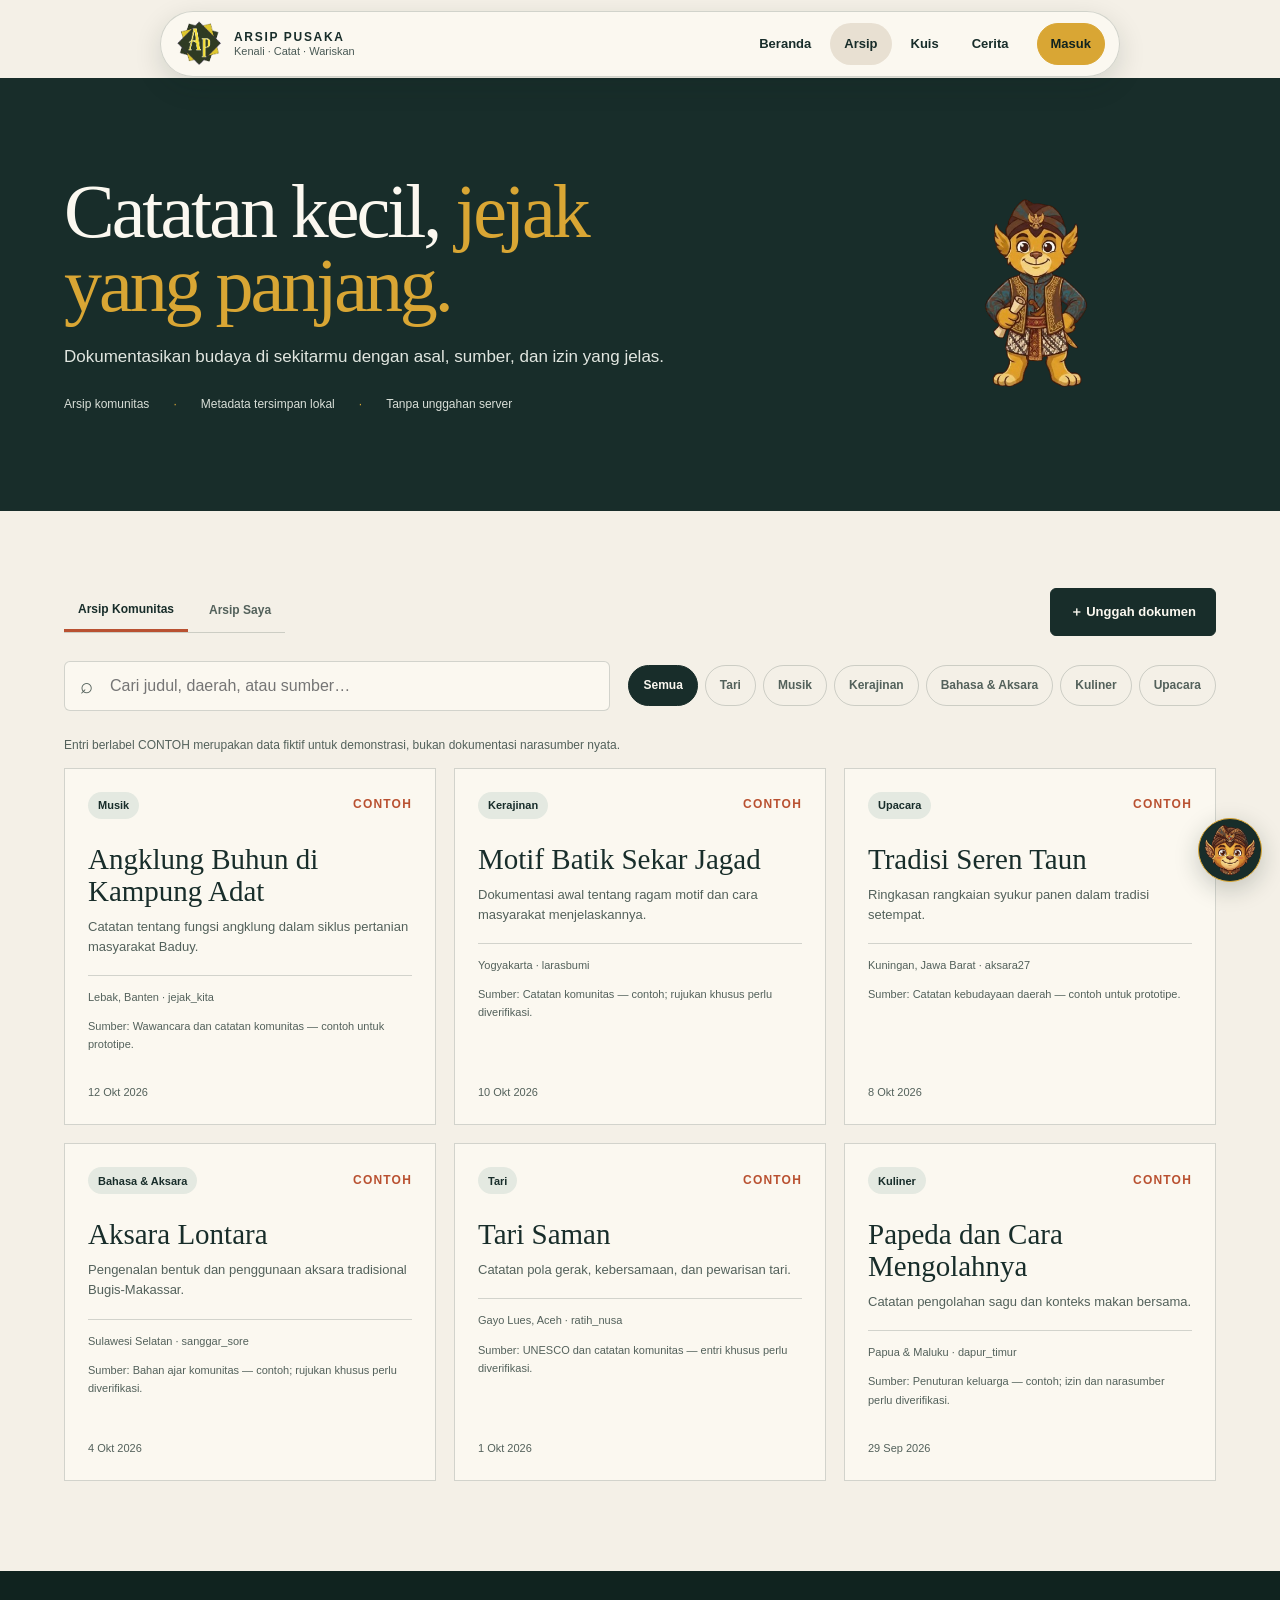
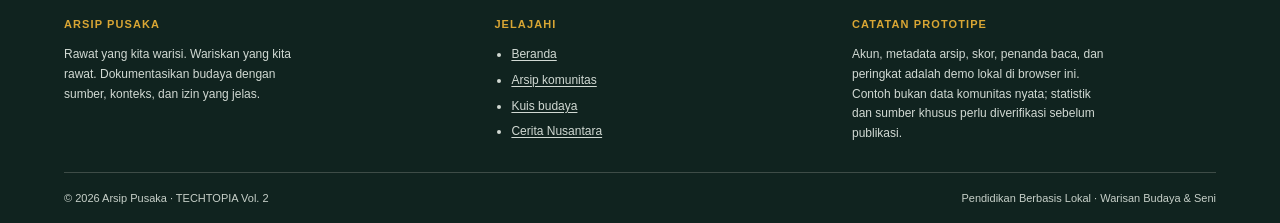
==== commit 83b3fe5b: "cihuyyy" ====
--- a/arsip/index.html
+++ b/arsip/index.html
@@ -12,11 +12,14 @@
   <a class="skip-link" href="#konten">Lewati ke konten</a>
   <div id="site-header"></div>
   <main id="konten">
-    <header class="page-hero">
+    <header class="page-hero page-hero--mascot">
       <div class="page-hero__inner">
-        <h1 class="page-hero__title">Catatan kecil, <em>jejak yang panjang.</em></h1>
-        <p class="page-hero__lead">Dokumentasikan budaya di sekitarmu dengan asal, sumber, dan izin yang jelas.</p>
-        <div class="page-hero__meta"><span>Arsip komunitas</span><span>Metadata tersimpan lokal</span><span>Tanpa unggahan server</span></div>
+        <div class="page-hero__copy">
+          <h1 class="page-hero__title">Catatan kecil, <em>jejak yang panjang.</em></h1>
+          <p class="page-hero__lead">Dokumentasikan budaya di sekitarmu dengan asal, sumber, dan izin yang jelas.</p>
+          <div class="page-hero__meta"><span>Arsip komunitas</span><span>Metadata tersimpan lokal</span><span>Tanpa unggahan server</span></div>
+        </div>
+        <img class="page-hero__mascot" src="../MASKOT/arsip.png" alt="Maskot Arsip Pusaka untuk arsip komunitas" width="360" height="360">
       </div>
     </header>
     <section class="page-main">
--- a/css/style.css
+++ b/css/style.css
@@ -173,16 +173,11 @@
 }
 
 .brand__mark {
-  display: grid;
-  width: 42px;
+  display: block;
+  width: 48px;
+  height: 48px;
   aspect-ratio: 1;
-  place-items: center;
-  border: 1px solid var(--gold);
-  border-radius: 50%;
-  color: var(--gold-light);
-  background: var(--ink);
-  font: 700 12px/1 var(--font-body);
-  letter-spacing: 0.04em;
+  object-fit: contain;
 }
 
 .brand__text {
@@ -276,7 +271,7 @@
   position: relative;
   overflow: hidden;
   isolation: isolate;
-  min-height: max(590px, calc(100svh - 78px));
+  min-height: 100svh;
   color: var(--paper);
   background: var(--ink);
 }
@@ -298,7 +293,7 @@
   position: absolute;
   inset: 0;
   background:
-    linear-gradient(to bottom, transparent 72%, rgba(244, 240, 231, 0.56) 90%, var(--paper) 100%),
+    linear-gradient(to bottom, transparent 86%, rgba(244, 240, 231, 0.56) 96%, var(--paper) 100%),
     linear-gradient(90deg, rgba(16, 35, 31, 0.94) 0%, rgba(16, 35, 31, 0.82) 42%, rgba(16, 35, 31, 0.28) 100%),
     linear-gradient(0deg, rgba(16, 35, 31, 0.32), transparent 36%);
   content: "";
@@ -313,8 +308,7 @@
   height: 100%;
   max-width: none;
   object-fit: cover;
-  background: #10231f;
-  transform: translate(-50%, -50%) scale(1.06);
+  transform: translate(-50%, -50%);
 }
 
 .hero::after {
@@ -338,7 +332,7 @@
   grid-template-columns: minmax(0, 1fr);
   align-items: center;
   margin-inline: auto;
-  padding-block: clamp(68px, 9vw, 120px);
+  padding-block: clamp(104px, 16svh, 176px) 120px;
 }
 
 .hero__copy {
@@ -351,7 +345,7 @@
   position: absolute;
   z-index: 2;
   right: var(--page-gutter);
-  bottom: 22px;
+  top: 98px;
   display: inline-flex;
   min-width: 112px;
   min-height: 44px;
@@ -508,6 +502,26 @@
   padding-block: clamp(58px, 8vw, 96px);
 }
 
+.page-hero--mascot .page-hero__inner {
+  display: grid;
+  grid-template-columns: minmax(0, 1fr) minmax(180px, 0.62fr);
+  align-items: center;
+  gap: clamp(28px, 6vw, 84px);
+}
+
+.page-hero__copy {
+  min-width: 0;
+}
+
+.page-hero__mascot {
+  display: block;
+  width: min(100%, 360px);
+  height: auto;
+  max-height: 340px;
+  justify-self: end;
+  object-fit: contain;
+}
+
 .page-hero__title {
   max-width: 15ch;
   margin: 0;
@@ -1579,29 +1593,27 @@
   z-index: 30;
   right: max(18px, env(safe-area-inset-right));
   bottom: max(18px, env(safe-area-inset-bottom));
-  display: inline-flex;
-  min-height: 54px;
-  align-items: center;
-  gap: 10px;
-  padding: 10px 17px;
+  display: grid;
+  width: 64px;
+  height: 64px;
+  min-height: 64px;
+  place-items: center;
+  padding: 0;
   border: 1px solid var(--gold);
-  border-radius: 999px;
+  border-radius: 50%;
   color: var(--paper-light);
   background: var(--ink);
   box-shadow: 0 7px 24px rgba(16, 35, 31, 0.22);
-  font-size: 13px;
-  font-weight: 750;
 }
 
 .chat-launcher__mark {
-  display: grid;
-  width: 28px;
-  aspect-ratio: 1;
-  place-items: center;
-  border: 1px solid var(--gold);
+  display: block;
+  width: 52px;
+  height: 52px;
+  flex: 0 0 auto;
   border-radius: 50%;
-  color: var(--gold-light);
-  font-size: 11px;
+  object-fit: cover;
+  object-position: center;
 }
 
 .chat-panel {
@@ -1824,6 +1836,15 @@
     grid-template-columns: minmax(0, 1fr);
   }
 
+  .page-hero--mascot .page-hero__inner {
+    grid-template-columns: minmax(0, 1fr) minmax(150px, 0.5fr);
+    gap: 20px;
+  }
+
+  .page-hero__mascot {
+    max-height: 280px;
+  }
+
   .archive-grid {
     grid-template-columns: repeat(2, minmax(0, 1fr));
   }
@@ -1882,7 +1903,7 @@
 
   .hero__inner {
     min-height: inherit;
-    padding-block: 56px 82px;
+    padding-block: 88px 92px;
   }
 
   .hero__title {
@@ -1892,11 +1913,22 @@
 
   .hero__video-toggle {
     right: var(--page-gutter);
-    bottom: max(16px, env(safe-area-inset-bottom));
+    top: max(86px, calc(env(safe-area-inset-top) + 76px));
   }
 
   .page-hero__inner {
     padding-block: 56px;
+  }
+
+  .page-hero--mascot .page-hero__inner {
+    grid-template-columns: minmax(0, 1fr);
+    gap: 12px;
+  }
+
+  .page-hero__mascot {
+    width: min(220px, 62vw);
+    max-height: none;
+    justify-self: center;
   }
 
   .page-hero__title {
@@ -2026,9 +2058,10 @@
   }
 
   .chat-launcher {
-    min-height: 48px;
-    padding: 8px 13px;
-    font-size: 12px;
+    width: 58px;
+    height: 58px;
+    min-height: 58px;
+    padding: 0;
   }
 
   .chat-panel {
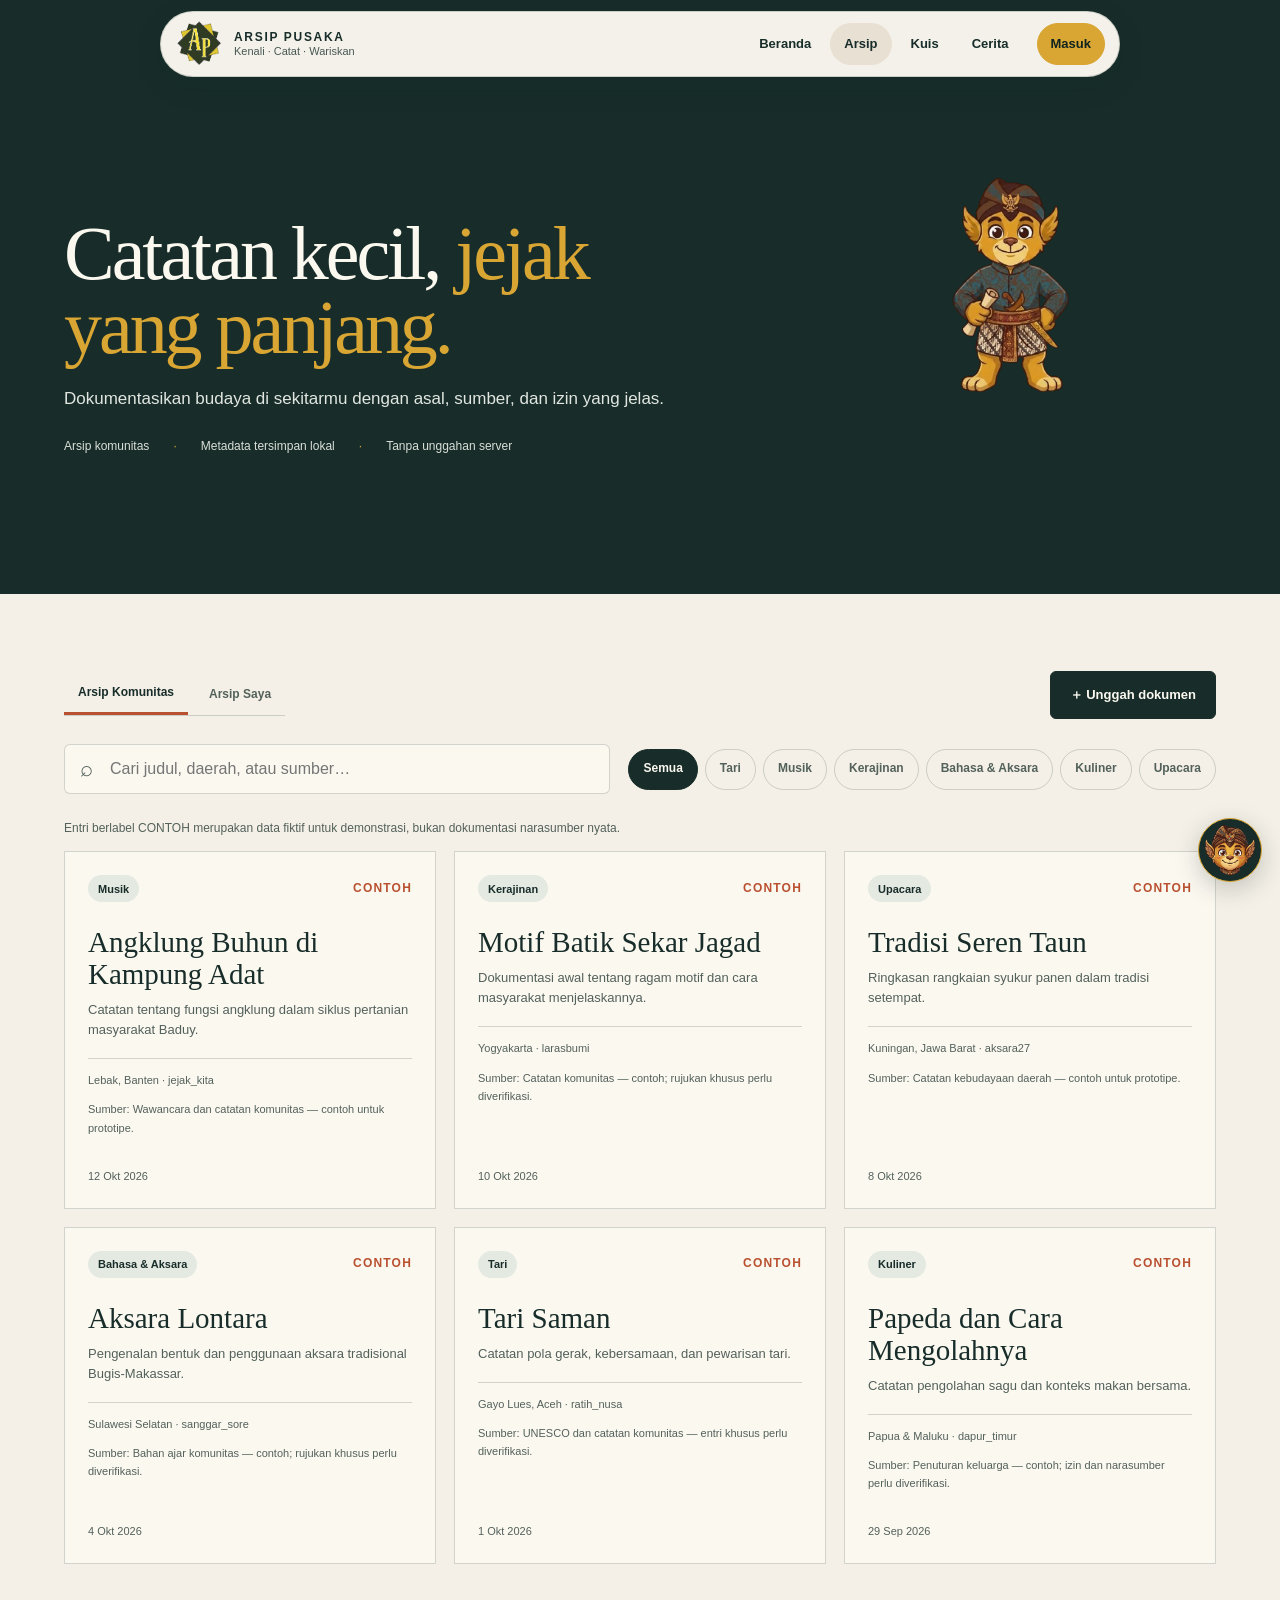
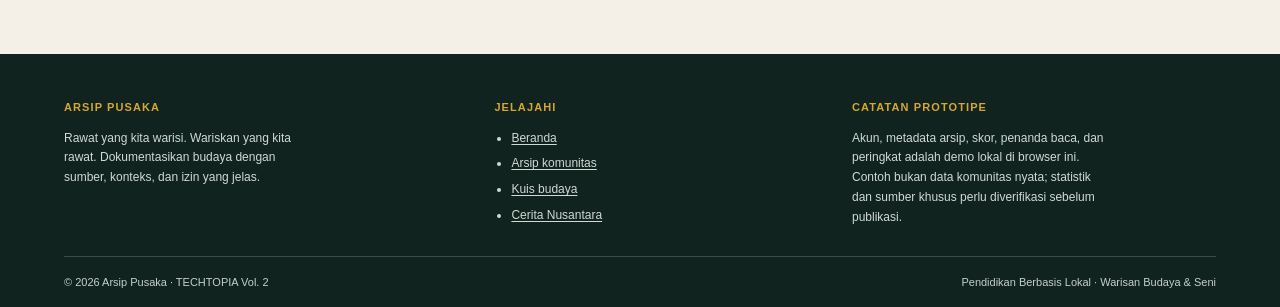
==== commit 4e069c46: "maskot" ====
--- a/arsip/index.html
+++ b/arsip/index.html
@@ -19,7 +19,17 @@
           <p class="page-hero__lead">Dokumentasikan budaya di sekitarmu dengan asal, sumber, dan izin yang jelas.</p>
           <div class="page-hero__meta"><span>Arsip komunitas</span><span>Metadata tersimpan lokal</span><span>Tanpa unggahan server</span></div>
         </div>
-        <img class="page-hero__mascot" src="../MASKOT/arsip.png" alt="Maskot Arsip Pusaka untuk arsip komunitas" width="360" height="360">
+        <div class="archive-mascot" tabindex="0" role="group" aria-label="Maskot arsip. Arahkan kursor atau fokuskan untuk melihat properti budaya.">
+          <img class="page-hero__mascot" src="../MASKOT/arsip.png" alt="Maskot Arsip Pusaka untuk arsip komunitas" width="677" height="369">
+          <span class="archive-mascot__props" aria-hidden="true">
+            <img class="archive-mascot__prop archive-mascot__prop--scroll" src="../MASKOT/prpt1_arsip.png" alt="">
+            <img class="archive-mascot__prop archive-mascot__prop--cloth" src="../MASKOT/prpt2_arsip.png" alt="">
+            <img class="archive-mascot__prop archive-mascot__prop--house" src="../MASKOT/prpt3_arsip.png" alt="">
+            <img class="archive-mascot__prop archive-mascot__prop--offerings" src="../MASKOT/prpt4_arsip.png" alt="">
+            <img class="archive-mascot__prop archive-mascot__prop--keris" src="../MASKOT/prpt5_arsip.png" alt="">
+            <img class="archive-mascot__prop archive-mascot__prop--mask" src="../MASKOT/prpt6_arsip.png" alt="">
+          </span>
+        </div>
       </div>
     </header>
     <section class="page-main">
--- a/css/style.css
+++ b/css/style.css
@@ -494,6 +494,10 @@
   background: var(--ink);
 }
 
+.page-hero--mascot {
+  margin-top: -78px;
+}
+
 .page-hero__inner {
   position: relative;
   z-index: 1;
@@ -507,10 +511,27 @@
   grid-template-columns: minmax(0, 1fr) minmax(180px, 0.62fr);
   align-items: center;
   gap: clamp(28px, 6vw, 84px);
+  padding-top: calc(clamp(58px, 8vw, 96px) + 78px);
 }
 
 .page-hero__copy {
   min-width: 0;
+}
+
+.archive-mascot {
+  position: relative;
+  width: min(100%, 440px);
+  margin-bottom: 100px;
+  aspect-ratio: 677 / 369;
+  justify-self: end;
+  outline: none;
+  cursor: default;
+}
+
+.archive-mascot:focus-visible {
+  border-radius: 48%;
+  outline: 2px solid var(--gold);
+  outline-offset: 7px;
 }
 
 .page-hero__mascot {
@@ -520,6 +541,133 @@
   max-height: 340px;
   justify-self: end;
   object-fit: contain;
+}
+
+.archive-mascot .page-hero__mascot {
+  width: 100%;
+  justify-self: initial;
+}
+
+.story-mascot {
+  position: relative;
+  width: min(100%, 440px);
+  aspect-ratio: 677 / 369;
+  justify-self: end;
+}
+
+.story-mascot__shelf,
+.story-mascot__figure {
+  position: absolute;
+  bottom: 0;
+  left: 50%;
+  height: auto;
+  max-height: none;
+  transform: translateX(-50%);
+}
+
+.story-mascot__shelf {
+  z-index: 0;
+  width: min(620px, calc(100vw - 24px));
+  max-width: none;
+  animation: story-shelf-arrive 1100ms cubic-bezier(0.16, 1, 0.3, 1) 120ms both;
+}
+
+.story-mascot__figure {
+  z-index: 1;
+  width: min(360px, 100%);
+  justify-self: initial;
+}
+
+@keyframes story-shelf-arrive {
+  from {
+    transform: translate(calc(-50% + 110vw), 18px);
+  }
+
+  to {
+    transform: translate(-50%, 0);
+  }
+}
+
+.archive-mascot__props {
+  position: absolute;
+  z-index: 1;
+  inset: 0;
+  overflow: visible;
+  pointer-events: none;
+}
+
+.archive-mascot__prop {
+  position: absolute;
+  top: 54%;
+  left: 50%;
+  width: var(--prop-size);
+  height: auto;
+  max-width: none;
+  opacity: 0;
+  transform: translate(-50%, -50%) scale(0.12);
+  transform-origin: center;
+  transition: transform 220ms cubic-bezier(0.2, 0.7, 0.25, 1),
+    opacity 160ms ease-out;
+  transition-delay: 0ms;
+}
+
+.archive-mascot__prop--scroll {
+  --prop-size: 31%;
+  --prop-x: clamp(-225px, -29vw, -100px);
+  --prop-y: clamp(-145px, -25vw, -90px);
+  --prop-tilt: -10deg;
+  --prop-delay: 0ms;
+}
+
+.archive-mascot__prop--cloth {
+  --prop-size: 29%;
+  --prop-x: clamp(100px, 29vw, 225px);
+  --prop-y: clamp(-145px, -25vw, -90px);
+  --prop-tilt: 8deg;
+  --prop-delay: 45ms;
+}
+
+.archive-mascot__prop--house {
+  --prop-size: 27%;
+  --prop-x: clamp(-260px, -37vw, -115px);
+  --prop-y: 0px;
+  --prop-tilt: -7deg;
+  --prop-delay: 90ms;
+}
+
+.archive-mascot__prop--offerings {
+  --prop-size: 29%;
+  --prop-x: clamp(120px, 37vw, 260px);
+  --prop-y: 0px;
+  --prop-tilt: 7deg;
+  --prop-delay: 135ms;
+}
+
+.archive-mascot__prop--keris {
+  --prop-size: 37%;
+  --prop-x: clamp(-210px, -30vw, -95px);
+  --prop-y: clamp(100px, 18vw, 120px);
+  --prop-tilt: -8deg;
+  --prop-delay: 180ms;
+}
+
+.archive-mascot__prop--mask {
+  --prop-size: 14%;
+  --prop-x: clamp(95px, 30vw, 210px);
+  --prop-y: clamp(90px, 16vw, 110px);
+  --prop-tilt: 11deg;
+  --prop-delay: 225ms;
+}
+
+.archive-mascot:is(:hover, :focus) .archive-mascot__prop {
+  opacity: 1;
+  transform: translate(
+      calc(-50% + var(--prop-x)),
+      calc(-50% + var(--prop-y))
+    )
+    rotate(var(--prop-tilt)) scale(1);
+  transition-duration: 420ms, 250ms;
+  transition-delay: var(--prop-delay);
 }
 
 .page-hero__title {
@@ -1925,10 +2073,53 @@
     gap: 12px;
   }
 
+  .archive-mascot {
+    width: min(280px, 72vw);
+    margin: 0 0 120px;
+    justify-self: center;
+  }
+
+  .story-mascot {
+    width: min(100%, 400px);
+    justify-self: center;
+  }
+
+  .story-mascot__shelf {
+    width: min(460px, calc(100vw - 16px));
+  }
+
+  .story-mascot__figure {
+    width: min(280px, 78vw);
+  }
+
+  .archive-mascot__prop--scroll,
+  .archive-mascot__prop--cloth {
+    --prop-y: clamp(-40px, -7vw, -20px);
+  }
+
+  .archive-mascot__prop--house,
+  .archive-mascot__prop--offerings {
+    --prop-y: clamp(80px, 18vw, 100px);
+  }
+
+  .archive-mascot__prop--keris {
+    --prop-y: clamp(180px, 40vw, 220px);
+  }
+
+  .archive-mascot__prop--mask {
+    --prop-y: clamp(170px, 37vw, 205px);
+    --prop-x: clamp(55px, 16vw, 90px);
+  }
+
   .page-hero__mascot {
     width: min(220px, 62vw);
     max-height: none;
     justify-self: center;
+  }
+
+  .archive-mascot .page-hero__mascot {
+    width: 100%;
+    justify-self: initial;
   }
 
   .page-hero__title {
@@ -2099,4 +2290,12 @@
     animation-iteration-count: 1 !important;
     transition-duration: 0.01ms !important;
   }
-}
+
+  .archive-mascot__prop {
+    transition: none;
+  }
+
+  .story-mascot__shelf {
+    animation: none;
+  }
+}
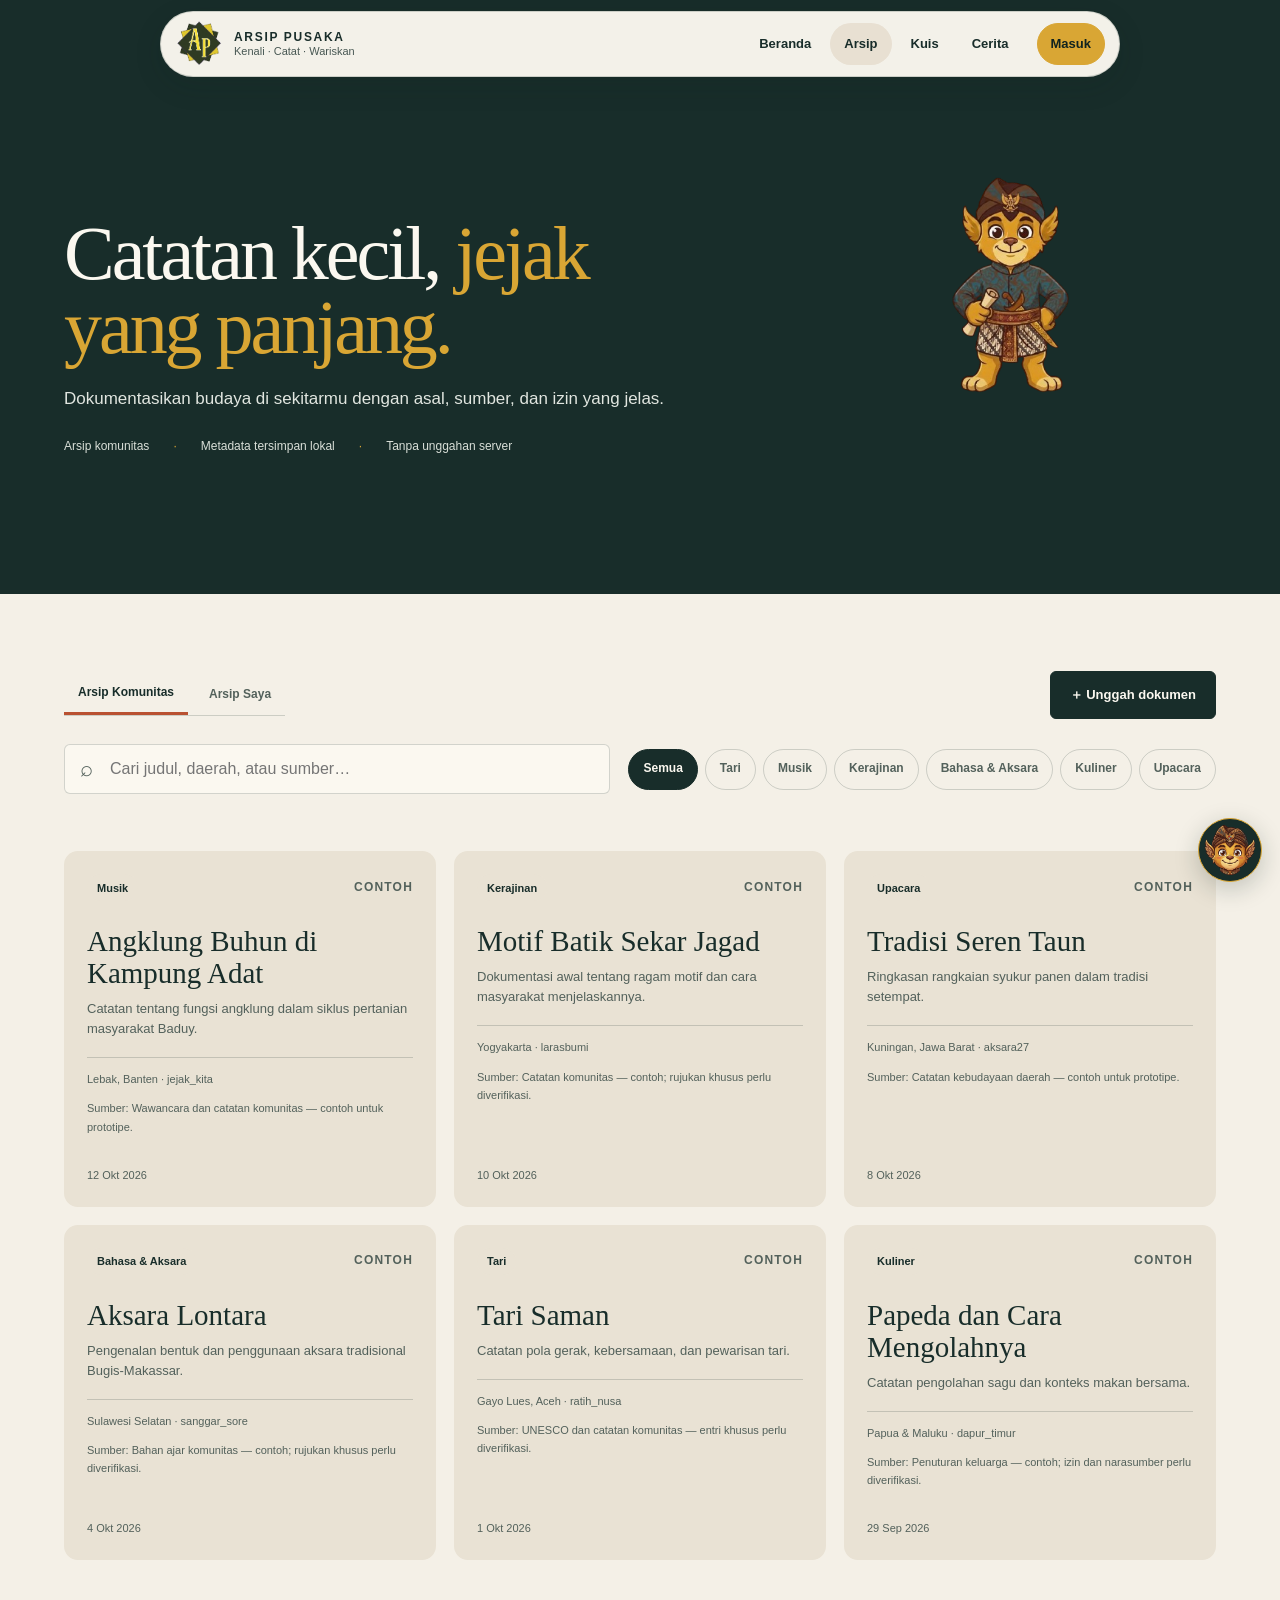
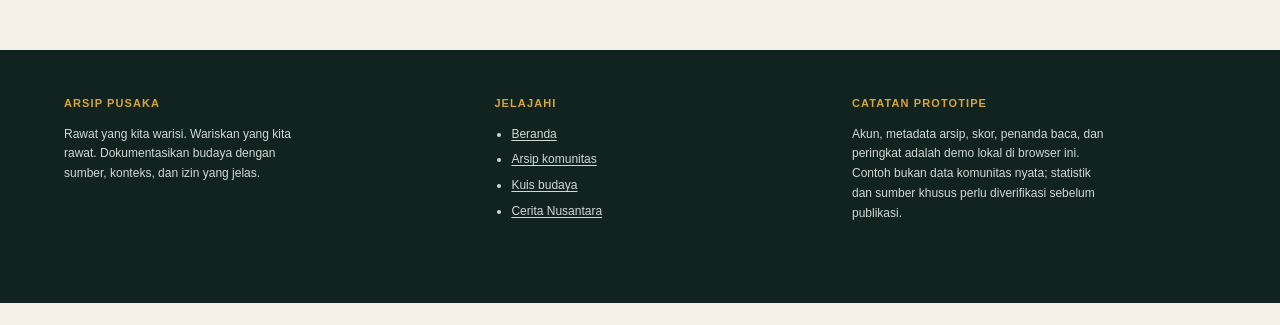
==== commit cb0a1a26: "jkhjh" ====
--- a/arsip/index.html
+++ b/arsip/index.html
@@ -10,8 +10,10 @@
 </head>
 <body data-page="arsip">
   <a class="skip-link" href="#konten">Lewati ke konten</a>
+  <!-- Chrome bersama diisi saat common.js menginisialisasi halaman. -->
   <div id="site-header"></div>
   <main id="konten">
+    <!-- Pengenalan fitur dan maskot arsip. -->
     <header class="page-hero page-hero--mascot">
       <div class="page-hero__inner">
         <div class="page-hero__copy">
@@ -42,6 +44,7 @@
           <button class="button" type="button" id="open-upload">＋ Unggah dokumen</button>
         </div>
 
+        <!-- Arsip publik demo dengan pencarian dan filter kategori. -->
         <section id="archive-community-view" role="tabpanel" aria-labelledby="community-tab">
           <div class="content-toolbar">
             <label class="search-field"><span class="screen-reader-only">Cari arsip</span><input id="archive-search" type="search" placeholder="Cari judul, daerah, atau sumber…" autocomplete="off"></label>
@@ -60,6 +63,7 @@
           <div id="archive-empty" class="empty-state" hidden><h3>Belum ada catatan yang cocok.</h3><p>Ubah kategori atau kata pencarian untuk melihat entri lain.</p></div>
         </section>
 
+        <!-- Unggahan dan skor pribadi tersedia melalui akun demo lokal. -->
         <section id="archive-personal" role="tabpanel" aria-labelledby="personal-tab" hidden>
           <p class="source-note">Unggahan dan skor hanya tersimpan di browser ini. Tidak ada data yang dikirim ke server.</p>
           <div class="tab-list" role="tablist" aria-label="Isi Arsip Saya">
@@ -71,6 +75,7 @@
           <div id="personal-scores" role="tabpanel" hidden></div>
         </section>
 
+        <!-- Form ini menyimpan metadata lokal; berkas tidak diunggah. -->
         <section id="upload-panel" class="form-panel" data-open="false" hidden aria-labelledby="upload-heading">
           <h2 id="upload-heading">Simpan pengetahuan dengan konteksnya.</h2>
           <p class="form-panel__intro">Prototipe ini hanya menyimpan metadata di penyimpanan lokal. Berkas yang dipilih tidak pernah diunggah dan hanya nama, tipe, serta ukuran berkas yang dicatat.</p>
--- a/css/style.css
+++ b/css/style.css
@@ -1,5 +1,6 @@
 @import url("../lading_page/vars.css");
 
+/* Design tokens and shared page foundations. */
 :root {
   color-scheme: light;
   --ink: #182d2a;
@@ -8,6 +9,7 @@
   --paper: #f4f0e7;
   --paper-light: #fbf8f0;
   --paper-edge: #e5ddcd;
+  --card-surface: #e9e2d4;
   --gold: #d9a634;
   --gold-light: #f3cf8d;
   --rust: #b95131;
@@ -46,6 +48,19 @@
   text-rendering: optimizeLegibility;
 }
 
+body[data-scroll-reveal="true"] .scroll-reveal {
+  opacity: 0;
+  transform: translateY(22px);
+  transition:
+    opacity 520ms ease,
+    transform 620ms cubic-bezier(0.16, 1, 0.3, 1);
+}
+
+body[data-scroll-reveal="true"] .scroll-reveal.is-visible {
+  opacity: 1;
+  transform: translateY(0);
+}
+
 body:has(dialog[open]) {
   overflow: hidden;
 }
@@ -103,6 +118,7 @@
   margin-inline: auto;
 }
 
+/* Shared header, brand, and responsive navigation. */
 #site-header {
   position: sticky;
   z-index: 30;
@@ -267,6 +283,7 @@
   color: var(--ink);
 }
 
+/* Landing-page hero, background video, and primary actions. */
 .hero {
   position: relative;
   overflow: hidden;
@@ -487,6 +504,7 @@
   transform: none;
 }
 
+/* Page heroes and the archive/story/quiz mascot compositions. */
 .page-hero {
   position: relative;
   overflow: hidden;
@@ -516,6 +534,10 @@
 
 .page-hero__copy {
   min-width: 0;
+}
+
+body[data-page="arsip"] .page-hero__copy {
+  transform: translateY(-28px);
 }
 
 .archive-mascot {
@@ -581,6 +603,46 @@
 @keyframes story-shelf-arrive {
   from {
     transform: translate(calc(-50% + 110vw), 18px);
+  }
+
+  to {
+    transform: translate(-50%, 0);
+  }
+}
+
+.quiz-mascot {
+  position: relative;
+  width: min(520px, calc(100vw - 64px));
+  aspect-ratio: 625 / 399;
+  justify-self: end;
+}
+
+.quiz-mascot__desk,
+.quiz-mascot__figure {
+  position: absolute;
+  bottom: 0;
+  left: 50%;
+  height: auto;
+  max-height: none;
+  transform: translateX(-50%);
+}
+
+.quiz-mascot__desk {
+  z-index: 0;
+  width: 100%;
+  animation: quiz-desk-rise 900ms cubic-bezier(0.16, 1, 0.3, 1) 120ms both;
+}
+
+.quiz-mascot__figure {
+  z-index: 1;
+  width: 100%;
+  justify-self: initial;
+  transform: translate(-50%, -86px);
+}
+
+@keyframes quiz-desk-rise {
+  from {
+    transform: translate(-50%, calc(100% + 36px));
   }
 
   to {
@@ -705,6 +767,7 @@
   content: "·";
 }
 
+/* Shared section rhythm and landing-page information showcases. */
 .page-main {
   min-height: 42vh;
   padding-block: clamp(44px, 6vw, 78px) 90px;
@@ -716,11 +779,6 @@
 
 .section--compact {
   padding-block: 38px;
-}
-
-.section--dark {
-  color: var(--paper-light);
-  background: var(--ink);
 }
 
 .section--paper {
@@ -752,10 +810,6 @@
   margin: 0;
   color: var(--ink-soft);
   font-size: 14px;
-}
-
-.section--dark .section-heading p {
-  color: #d1d9d3;
 }
 
 .eyebrow {
@@ -768,10 +822,6 @@
   text-transform: uppercase;
 }
 
-.section--dark .eyebrow {
-  color: var(--gold);
-}
-
 .stats {
   display: grid;
   grid-template-columns: repeat(3, minmax(0, 1fr));
@@ -842,23 +892,8 @@
   position: relative;
   min-height: 286px;
   padding: 25px 22px;
-  border-top: 3px solid var(--gold);
-  background: #e9e2d4;
-}
-
-.case:nth-child(2) {
-  border-color: var(--rust);
-  background: #efe4d9;
-}
-
-.case:nth-child(3) {
-  border-color: #55756c;
-  background: #e1e8df;
-}
-
-.case:nth-child(4) {
-  border-color: var(--ink);
-  background: #e8e0d2;
+  border-radius: var(--radius-md);
+  background: var(--card-surface);
 }
 
 .case__index {
@@ -881,7 +916,7 @@
 
 .case .case__status {
   margin-top: 9px;
-  color: var(--rust);
+  color: var(--ink-soft);
 }
 
 .case details {
@@ -901,82 +936,223 @@
   padding-top: 10px;
 }
 
-.steps {
-  display: grid;
-  grid-template-columns: repeat(4, minmax(0, 1fr));
-  border-top: 1px solid rgba(244, 240, 231, 0.3);
-}
-
-.step {
-  padding: 23px 25px 0 0;
-}
-
-.step + .step {
-  padding-left: 25px;
-  border-left: 1px solid rgba(244, 240, 231, 0.3);
-}
-
-.step__number {
-  color: var(--gold);
-  font-size: 12px;
-  font-weight: 800;
-  letter-spacing: 0.12em;
-}
-
-.step h3 {
-  margin: 24px 0 9px;
+.process-showcase {
+  background: var(--paper);
+}
+
+.process-showcase__layout {
+  display: grid;
+  grid-template-columns: minmax(0, 0.92fr) minmax(0, 1.08fr);
+  align-items: center;
+  gap: clamp(32px, 5vw, 72px);
+}
+
+.process-showcase__copy h2 {
+  max-width: 15ch;
+  margin: 0;
+  font: 400 clamp(36px, 4.3vw, 55px)/1.04 var(--font-display);
+  letter-spacing: -0.035em;
+  text-wrap: balance;
+}
+
+.process-showcase__copy > p {
+  max-width: 56ch;
+  margin: 16px 0 24px;
+  color: var(--ink-soft);
+  font-size: 14px;
+  line-height: 1.65;
+}
+
+.process-showcase__art {
+  aspect-ratio: 1.08;
+  margin: 0;
+  overflow: hidden;
+  border-radius: var(--radius-lg);
+  background: var(--paper-edge);
+}
+
+.process-showcase__art img {
+  display: block;
+  width: 100%;
+  height: 100%;
+  object-fit: cover;
+  object-position: center 42%;
+}
+
+.process-steps {
+  display: grid;
+  gap: 14px;
+}
+
+.process-step {
+  display: grid;
+  grid-template-columns: 58px minmax(0, 1fr);
+  align-items: start;
+  gap: 20px;
+  min-height: 128px;
+  padding: 24px 26px;
+  border-radius: var(--radius-lg);
+  background: var(--paper-light);
+}
+
+.process-step__icon {
+  display: grid;
+  width: 56px;
+  height: 56px;
+  place-items: center;
+  border-radius: 50%;
+  color: var(--rust);
+  background: var(--paper-edge);
+}
+
+.process-step__icon svg {
+  width: 25px;
+  height: 25px;
+  fill: none;
+  stroke: currentColor;
+  stroke-linecap: round;
+  stroke-linejoin: round;
+  stroke-width: 1.7;
+}
+
+.process-step h3 {
+  margin: 1px 0 7px;
+  color: var(--ink);
+  font-size: 18px;
+  font-weight: 750;
+  line-height: 1.3;
+}
+
+.process-step p {
+  max-width: 48ch;
+  margin: 0;
+  color: var(--ink-soft);
+  font-size: 14px;
+  line-height: 1.6;
+}
+
+.feature-showcase__layout {
+  display: grid;
+  grid-template-columns: minmax(0, 1fr) minmax(0, 0.94fr);
+  align-items: start;
+  gap: clamp(42px, 7vw, 100px);
+}
+
+.feature-showcase__copy h2 {
+  max-width: 13ch;
+  margin: 0 0 34px;
+  font: 400 clamp(36px, 4.5vw, 58px)/1.02 var(--font-display);
+  letter-spacing: -0.035em;
+  text-wrap: balance;
+}
+
+.feature-showcase__art {
+  position: relative;
+  display: grid;
+  min-height: 330px;
+  margin: 0;
+  overflow: hidden;
+  place-items: center;
+  border-radius: var(--radius-lg);
+  background: var(--ink);
+}
+
+.feature-showcase__art::before {
+  position: absolute;
+  inset: 14px;
+  border: 1px solid rgba(244, 240, 231, 0.18);
+  border-radius: calc(var(--radius-lg) - 8px);
+  content: "";
+  pointer-events: none;
+}
+
+.feature-showcase__art img {
+  display: block;
+  width: min(100%, 560px);
+  max-height: 400px;
+  object-fit: contain;
+  object-position: center bottom;
+}
+
+.feature-list {
+  align-self: center;
+}
+
+.feature-item {
+  border-bottom: 1px solid var(--line);
+}
+
+.feature-item:first-child {
+  border-top: 1px solid var(--line);
+}
+
+.feature-item__summary {
+  display: flex;
+  min-height: 94px;
+  align-items: center;
+  justify-content: space-between;
+  gap: 20px;
+  color: var(--ink);
+  cursor: pointer;
+  font-size: clamp(18px, 1.7vw, 24px);
+  font-weight: 700;
+  list-style: none;
+}
+
+.feature-item__summary::-webkit-details-marker {
+  display: none;
+}
+
+.feature-item__toggle {
+  display: grid;
+  width: 48px;
+  height: 48px;
+  flex: 0 0 auto;
+  place-items: center;
+  border-radius: 50%;
+  color: var(--ink);
+  background: #e9e5ee;
+  font-size: 25px;
+  font-weight: 400;
+  transition: color 180ms ease, background-color 180ms ease, transform 180ms ease;
+}
+
+.feature-item[open] .feature-item__toggle {
   color: var(--paper-light);
-  font: 400 30px/1 var(--font-display);
-}
-
-.step p {
+  background: var(--ink);
+  transform: rotate(45deg);
+}
+
+.feature-item__content {
+  max-width: 56ch;
+  padding: 0 0 30px;
+}
+
+.feature-item__content p {
   margin: 0;
-  color: #d1d9d3;
-  font-size: 13px;
-}
-
-.pathways {
-  display: grid;
-  grid-template-columns: repeat(3, minmax(0, 1fr));
-  border-top: 1px solid var(--line);
-  border-bottom: 1px solid var(--line);
-}
-
-.pathway {
-  display: flex;
-  min-height: 190px;
-  flex-direction: column;
-  align-items: flex-start;
-  justify-content: space-between;
-  padding: 25px;
+  color: var(--ink-soft);
+  font-size: 15px;
+  line-height: 1.7;
+}
+
+.feature-item__link {
+  display: inline-flex;
+  min-height: 44px;
+  align-items: center;
+  gap: 14px;
+  margin-top: 18px;
+  border-bottom: 1px solid currentColor;
+  color: var(--rust);
+  font-size: 15px;
+  font-weight: 750;
   text-decoration: none;
-  transition: background-color 150ms ease;
-}
-
-.pathway + .pathway {
-  border-left: 1px solid var(--line);
-}
-
-.pathway:hover {
-  background: #ebe5d9;
-}
-
-.pathway__label {
-  color: var(--rust);
-  font-size: 11px;
-  font-weight: 800;
-  letter-spacing: 0.11em;
-}
-
-.pathway__title {
-  font: 400 30px/1.1 var(--font-display);
-}
-
-.pathway__arrow {
-  align-self: flex-end;
-  font-size: 22px;
-}
-
+}
+
+.feature-item__link span {
+  font-size: 21px;
+}
+
+/* Shared search, filters, tabs, cards, and form controls. */
 .content-toolbar {
   display: grid;
   grid-template-columns: minmax(220px, 1fr) auto;
@@ -1076,8 +1252,8 @@
   min-height: 285px;
   flex-direction: column;
   padding: 23px;
-  border: 1px solid var(--line);
-  background: var(--paper-light);
+  border-radius: var(--radius-md);
+  background: var(--card-surface);
 }
 
 .archive-card__top,
@@ -1096,13 +1272,13 @@
   padding: 4px 10px;
   border-radius: 999px;
   color: var(--ink);
-  background: #e4e9e1;
+  background: var(--card-surface);
   font-size: 11px;
   font-weight: 750;
 }
 
 .archive-card__mark {
-  color: var(--rust);
+  color: var(--ink-soft);
   font-size: 12px;
   font-weight: 800;
   letter-spacing: 0.1em;
@@ -1154,7 +1330,7 @@
 
 .empty-state {
   padding: 30px;
-  border: 1px dashed var(--line);
+  border-radius: var(--radius-md);
   color: var(--ink-soft);
   background: rgba(251, 248, 240, 0.55);
   text-align: center;
@@ -1169,7 +1345,7 @@
 .form-panel {
   max-width: 760px;
   padding: clamp(24px, 5vw, 42px);
-  border: 1px solid var(--line);
+  border-radius: var(--radius-lg);
   background: var(--paper-light);
 }
 
@@ -1271,6 +1447,7 @@
   color: #225c40;
 }
 
+/* Quiz flow, answer states, results, and leaderboard. */
 .quiz-layout {
   display: grid;
   grid-template-columns: minmax(0, 1.35fr) minmax(290px, 0.65fr);
@@ -1281,8 +1458,8 @@
 .quiz-intro,
 .quiz-stage,
 .leaderboard {
-  border: 1px solid var(--line);
-  background: var(--paper-light);
+  border-radius: var(--radius-lg);
+  background: var(--card-surface);
 }
 
 .quiz-intro {
@@ -1341,14 +1518,14 @@
   align-items: center;
   gap: 12px;
   padding: 11px 14px;
-  border: 1px solid var(--line);
-  background: white;
+  border: 0;
+  border-radius: var(--radius-md);
+  background: var(--card-surface);
   text-align: left;
 }
 
 .quiz-option:hover:not(:disabled) {
-  border-color: var(--ink);
-  background: #f5f1e9;
+  background: #e5ddcd;
 }
 
 .quiz-option__letter {
@@ -1364,20 +1541,18 @@
 }
 
 .quiz-option[data-result="correct"] {
-  border-color: #2b6b4c;
-  background: #e7f0e8;
+  background: var(--card-surface);
 }
 
 .quiz-option[data-result="wrong"] {
-  border-color: #a1392b;
-  background: #f7e9e4;
+  background: var(--card-surface);
 }
 
 .quiz-feedback {
   margin-top: 17px;
   padding: 16px;
-  border-top: 3px solid var(--gold);
-  background: #f0ebdf;
+  border-radius: var(--radius-md);
+  background: var(--card-surface);
 }
 
 .quiz-feedback strong {
@@ -1398,8 +1573,8 @@
 
 .quiz-result {
   padding: clamp(24px, 5vw, 42px);
-  border: 1px solid var(--line);
-  background: var(--paper-light);
+  border-radius: var(--radius-lg);
+  background: var(--card-surface);
 }
 
 .quiz-result__score {
@@ -1410,7 +1585,7 @@
 }
 
 .quiz-result__number {
-  color: var(--rust);
+  color: var(--ink);
   font: 400 clamp(62px, 9vw, 92px)/0.95 var(--font-display);
 }
 
@@ -1479,7 +1654,7 @@
 }
 
 .leaderboard tr[data-current="true"] {
-  background: #f3e8c9;
+  background: var(--card-surface);
   font-weight: 800;
 }
 
@@ -1490,6 +1665,7 @@
   font-size: 11px;
 }
 
+/* Story cards, reading callout, and story reader. */
 .story-grid {
   display: grid;
   grid-template-columns: repeat(3, minmax(0, 1fr));
@@ -1500,8 +1676,9 @@
   display: flex;
   min-height: 355px;
   flex-direction: column;
-  border: 1px solid var(--line);
-  background: var(--paper-light);
+  border-radius: var(--radius-md);
+  background: var(--card-surface);
+  overflow: hidden;
 }
 
 .story-card__art {
@@ -1510,17 +1687,8 @@
   align-items: flex-end;
   justify-content: space-between;
   padding: 19px 22px;
-  color: var(--paper-light);
-  background: var(--ink);
-}
-
-.story-card:nth-child(3n + 2) .story-card__art {
   color: var(--ink);
-  background: var(--gold-light);
-}
-
-.story-card:nth-child(3n) .story-card__art {
-  background: #55756c;
+  background: var(--card-surface);
 }
 
 .story-card__letter {
@@ -1541,7 +1709,7 @@
 }
 
 .story-card__kind {
-  color: var(--rust);
+  color: var(--ink-soft);
   font-size: 11px;
   font-weight: 800;
   letter-spacing: 0.1em;
@@ -1581,7 +1749,7 @@
 }
 
 .story-card__read:hover {
-  color: var(--rust);
+  color: var(--ink-soft);
 }
 
 .read-badge {
@@ -1596,6 +1764,7 @@
   align-items: center;
   gap: 22px;
   padding: clamp(24px, 4vw, 42px);
+  border-radius: var(--radius-lg);
   color: var(--paper-light);
   background: var(--ink);
 }
@@ -1616,6 +1785,7 @@
   font-size: 14px;
 }
 
+/* Shared footer and modal account dialog. */
 .site-footer {
   color: var(--paper-light);
   background: var(--ink-deep);
@@ -1736,6 +1906,7 @@
   text-underline-offset: 3px;
 }
 
+/* Dummy local chatbot launcher and conversation panel. */
 .chat-launcher {
   position: fixed;
   z-index: 30;
@@ -1883,6 +2054,7 @@
   font-weight: 750;
 }
 
+/* Reader layout and utility elements shared by overlays. */
 .story-reader__stage {
   display: grid;
   grid-template-columns: minmax(110px, 0.38fr) minmax(0, 1fr);
@@ -1979,6 +2151,7 @@
   clip-path: inset(50%);
 }
 
+/* Tablet and compact desktop layout adjustments. */
 @media (max-width: 900px) {
   .hero__inner {
     grid-template-columns: minmax(0, 1fr);
@@ -2010,6 +2183,7 @@
   }
 }
 
+/* Mobile navigation and single-column page layouts. */
 @media (max-width: 680px) {
   :root {
     --page-gutter: 20px;
@@ -2068,6 +2242,10 @@
     padding-block: 56px;
   }
 
+  body[data-page="arsip"] .page-hero__copy {
+    transform: translateY(-12px);
+  }
+
   .page-hero--mascot .page-hero__inner {
     grid-template-columns: minmax(0, 1fr);
     gap: 12px;
@@ -2092,6 +2270,11 @@
     width: min(280px, 78vw);
   }
 
+  .quiz-mascot {
+    width: min(460px, calc(100vw - 40px));
+    justify-self: center;
+  }
+
   .archive-mascot__prop--scroll,
   .archive-mascot__prop--cloth {
     --prop-y: clamp(-40px, -7vw, -20px);
@@ -2159,8 +2342,6 @@
   }
 
   .case-grid,
-  .steps,
-  .pathways,
   .story-grid,
   .archive-grid {
     grid-template-columns: 1fr;
@@ -2175,25 +2356,48 @@
     margin-top: 23px;
   }
 
-  .step,
-  .step + .step {
-    padding: 20px 0;
-    border-left: 0;
-    border-bottom: 1px solid rgba(244, 240, 231, 0.3);
-  }
-
-  .step h3 {
-    margin-top: 14px;
-  }
-
-  .pathway {
-    min-height: 145px;
-    padding: 20px 0;
-  }
-
-  .pathway + .pathway {
-    border-top: 1px solid var(--line);
-    border-left: 0;
+  .feature-showcase__layout {
+    grid-template-columns: 1fr;
+    gap: 34px;
+  }
+
+  .process-showcase__layout {
+    grid-template-columns: 1fr;
+    gap: 28px;
+  }
+
+  .process-showcase__copy h2 {
+    font-size: clamp(36px, 10vw, 48px);
+  }
+
+  .process-showcase__art {
+    aspect-ratio: 1.15;
+  }
+
+  .process-step {
+    min-height: 112px;
+    padding: 20px;
+  }
+
+  .feature-showcase__copy h2 {
+    margin-bottom: 22px;
+    font-size: clamp(36px, 10vw, 48px);
+  }
+
+  .feature-showcase__art {
+    min-height: 260px;
+  }
+
+  .feature-showcase__art img {
+    max-height: 320px;
+  }
+
+  .feature-item__summary {
+    min-height: 78px;
+  }
+
+  .feature-item__content {
+    padding-bottom: 23px;
   }
 
   .content-toolbar {
@@ -2281,6 +2485,7 @@
   }
 }
 
+/* Respect system motion preferences across scroll and mascot animations. */
 @media (prefers-reduced-motion: reduce) {
   *,
   *::before,
@@ -2298,4 +2503,14 @@
   .story-mascot__shelf {
     animation: none;
   }
-}
+
+  .quiz-mascot__desk {
+    animation: none;
+  }
+
+  body[data-scroll-reveal="true"] .scroll-reveal {
+    opacity: 1;
+    transform: none;
+    transition: none;
+  }
+}
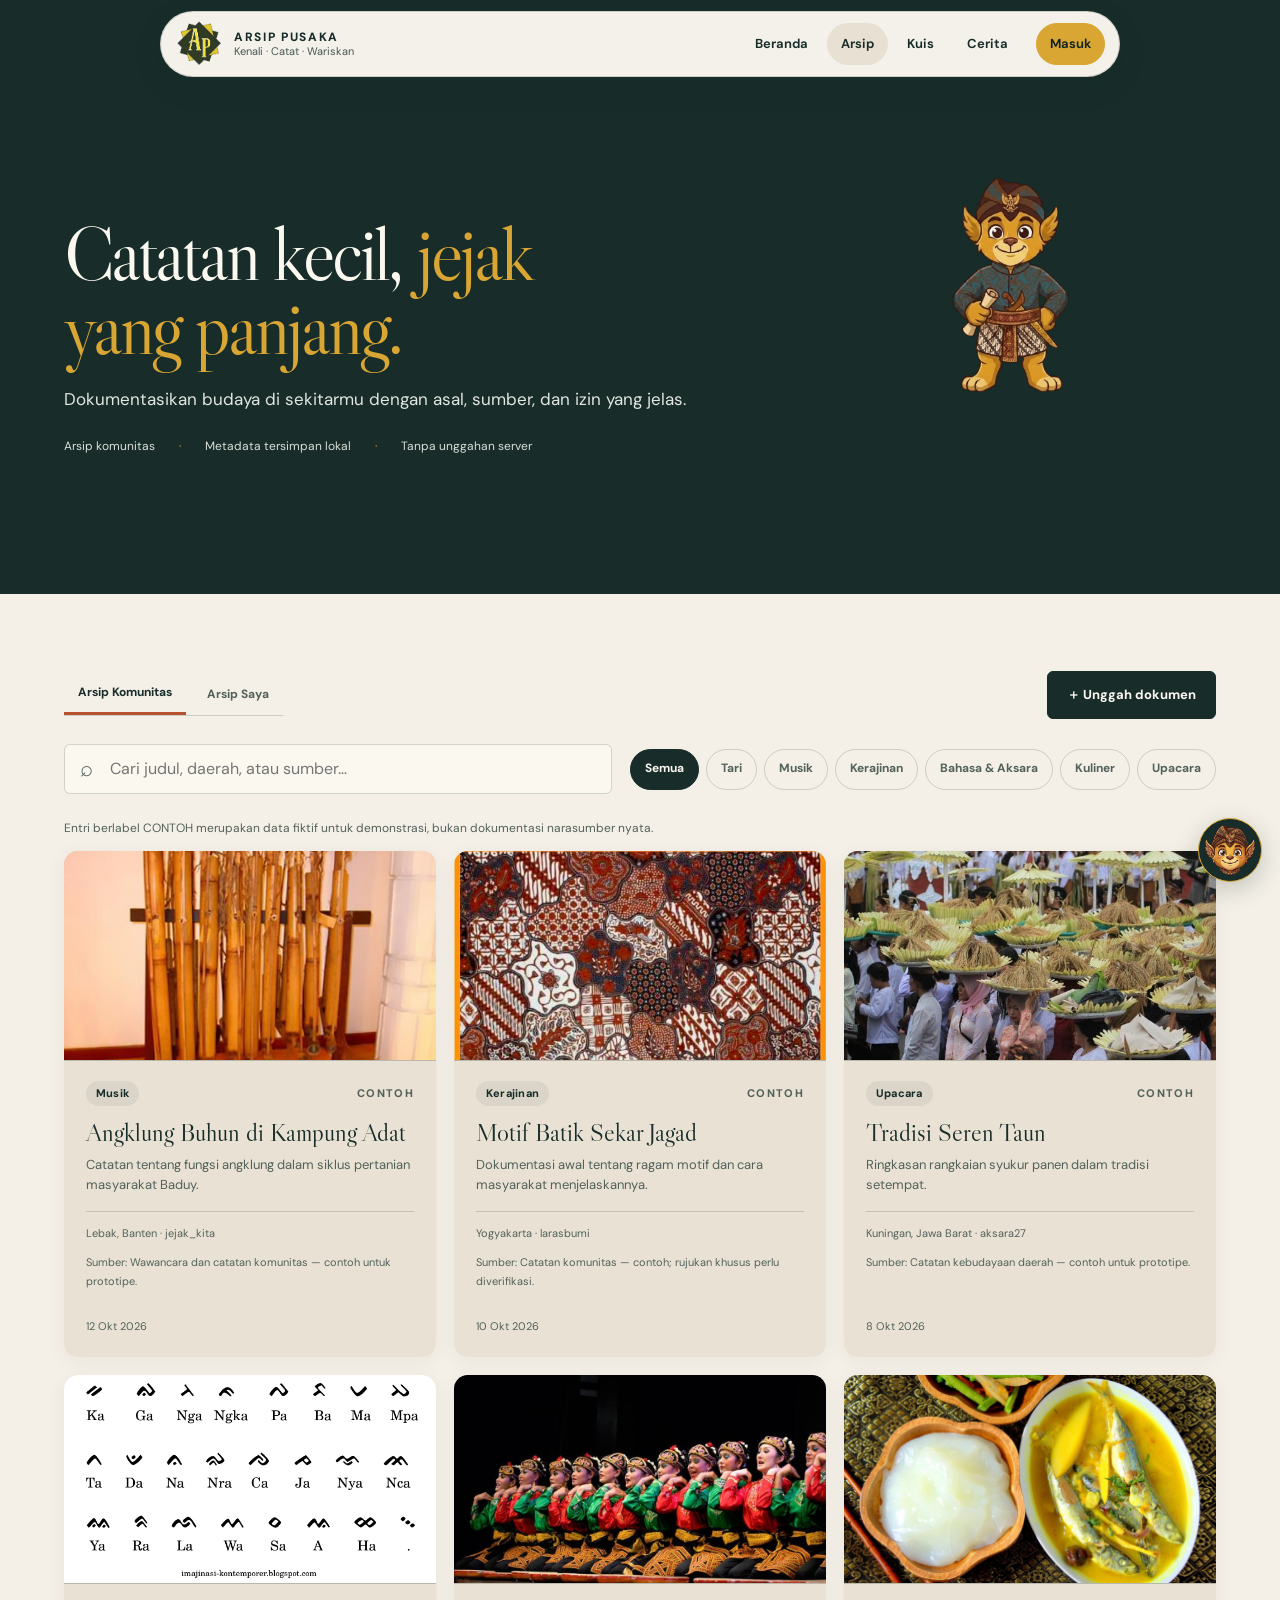
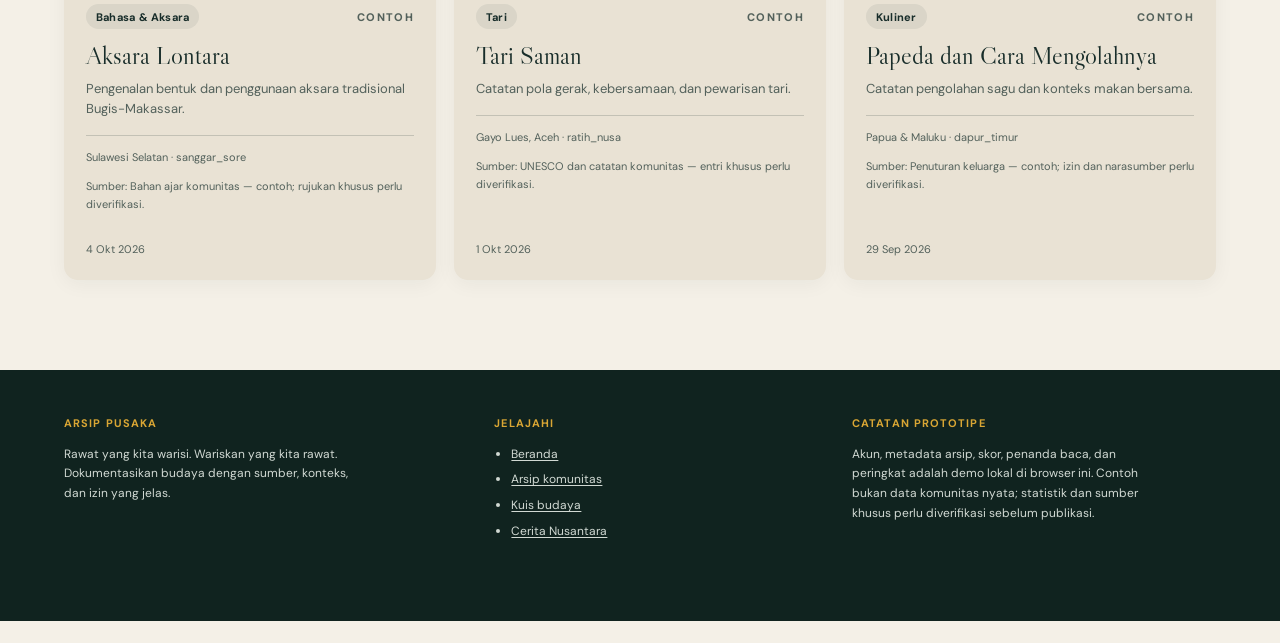
==== commit 53ee3e80: "jossssssssss" ====
--- a/arsip/index.html
+++ b/arsip/index.html
@@ -5,6 +5,7 @@
   <meta name="viewport" content="width=device-width, initial-scale=1">
   <meta name="theme-color" content="#182d2a">
   <meta name="description" content="Jelajahi arsip komunitas atau catat pengetahuan budaya dengan izin dan sumber yang jelas.">
+  <link rel="icon" href="../LOGO.png" type="image/png">
   <link rel="stylesheet" href="../css/style.css">
   <title>Arsip Komunitas — Arsip Pusaka</title>
 </head>
--- a/css/style.css
+++ b/css/style.css
@@ -1,4 +1,21 @@
-@import url("../lading_page/vars.css");
+@import url("vars.css");
+
+/* Font disertakan lokal (OFL) agar tipografi tetap sama tanpa CDN. */
+@font-face {
+  font-family: "DM Sans";
+  font-style: normal;
+  font-weight: 100 900;
+  font-display: swap;
+  src: url("../aset/fonts/dm-sans-latin.woff2") format("woff2");
+}
+
+@font-face {
+  font-family: "Libre Caslon Display";
+  font-style: normal;
+  font-weight: 400;
+  font-display: swap;
+  src: url("../aset/fonts/libre-caslon-display-latin.woff2") format("woff2");
+}
 
 /* Design tokens and shared page foundations. */
 :root {
@@ -266,6 +283,30 @@
   background: var(--gold-light);
 }
 
+.site-nav__account--logged-in {
+  padding: 6px;
+  width: 40px;
+  height: 40px;
+  border-radius: 50%;
+  border-color: var(--gold);
+  background: var(--gold);
+  transition: background-color 200ms ease, border-color 200ms ease, transform 200ms ease;
+}
+
+.site-nav__account--logged-in:hover {
+  border-color: var(--gold-light);
+  background: var(--gold-light);
+  transform: scale(1.08);
+}
+
+.account-avatar {
+  display: block;
+  width: 24px;
+  height: 24px;
+  filter: brightness(0) saturate(100%);
+  pointer-events: none;
+}
+
 .site-nav__toggle {
   display: none;
   width: 44px;
@@ -382,6 +423,25 @@
   background: var(--ink);
 }
 
+.hero__eyebrow {
+  display: inline-flex;
+  align-items: center;
+  gap: 10px;
+  margin: 0 0 18px;
+  color: var(--gold-light);
+  font-size: 12px;
+  font-weight: 700;
+  letter-spacing: 0.18em;
+  text-transform: uppercase;
+}
+
+.hero__eyebrow::before {
+  width: 26px;
+  height: 1px;
+  background: currentColor;
+  content: "";
+}
+
 .hero__title {
   max-width: 13ch;
   margin: 0;
@@ -936,6 +996,218 @@
   padding-top: 10px;
 }
 
+/* Heritage showcase – testimonial-style carousel layout */
+.heritage-showcase {
+  display: grid;
+  grid-template-columns: minmax(0, 0.38fr) minmax(0, 0.62fr);
+  gap: 48px;
+  align-items: start;
+}
+
+.heritage-showcase__left {
+  position: sticky;
+  top: 120px;
+}
+
+.heritage-showcase__label {
+  display: inline-block;
+  margin-bottom: 18px;
+  color: var(--gold);
+  font-size: 12px;
+  font-weight: 800;
+  letter-spacing: 0.12em;
+  text-transform: uppercase;
+}
+
+.heritage-showcase h2 {
+  margin: 0 0 14px;
+  font: 400 clamp(28px, 3.2vw, 40px)/1.15 var(--font-display);
+  color: var(--ink-deep);
+}
+
+.heritage-showcase__desc {
+  margin: 0 0 32px;
+  color: var(--ink-soft);
+  font-size: 14px;
+  line-height: 1.7;
+  max-width: 38ch;
+}
+
+/* Video thumbnail */
+.heritage-showcase__video {
+  margin: 0;
+  max-width: 220px;
+}
+
+.heritage-showcase__video-link {
+  position: relative;
+  display: block;
+  border-radius: var(--radius-md);
+  overflow: hidden;
+  box-shadow: 0 4px 20px rgba(0, 0, 0, 0.12);
+  transition: transform 250ms ease, box-shadow 250ms ease;
+}
+
+.heritage-showcase__video-link:hover {
+  transform: translateY(-3px);
+  box-shadow: 0 8px 28px rgba(0, 0, 0, 0.18);
+}
+
+.heritage-showcase__video-link img {
+  display: block;
+  width: 100%;
+  height: auto;
+  aspect-ratio: 4 / 3;
+  object-fit: cover;
+}
+
+.heritage-showcase__play {
+  position: absolute;
+  bottom: 14px;
+  left: 14px;
+  display: flex;
+  align-items: center;
+  justify-content: center;
+  width: 42px;
+  height: 42px;
+  border-radius: 50%;
+  background: rgba(255, 255, 255, 0.92);
+  color: var(--ink-deep);
+  box-shadow: 0 2px 8px rgba(0, 0, 0, 0.15);
+  transition: transform 200ms ease;
+}
+
+.heritage-showcase__video-link:hover .heritage-showcase__play {
+  transform: scale(1.1);
+}
+
+.heritage-showcase__video figcaption {
+  margin-top: 10px;
+  color: var(--ink-soft);
+  font-size: 13px;
+  font-weight: 600;
+}
+
+/* Right column – cards & nav */
+.heritage-showcase__right {
+  position: relative;
+  min-width: 0;
+}
+
+.heritage-showcase__nav {
+  display: flex;
+  justify-content: flex-end;
+  gap: 8px;
+  margin-bottom: 18px;
+}
+
+.heritage-nav-btn {
+  display: inline-flex;
+  align-items: center;
+  justify-content: center;
+  width: 40px;
+  height: 40px;
+  border: 1.5px solid var(--line);
+  border-radius: 50%;
+  background: transparent;
+  color: var(--ink);
+  font-size: 22px;
+  cursor: pointer;
+  transition: background-color 180ms ease, border-color 180ms ease, color 180ms ease;
+}
+
+.heritage-nav-btn:hover {
+  background: var(--ink-deep);
+  border-color: var(--ink-deep);
+  color: var(--paper);
+}
+
+.heritage-nav-btn:disabled {
+  color: var(--ink-soft);
+  cursor: not-allowed;
+  opacity: 0.45;
+}
+
+.heritage-nav-btn:disabled:hover {
+  border-color: var(--line);
+  background: transparent;
+  color: var(--ink-soft);
+}
+
+/* Horizontal scrollable card track */
+.heritage-cards {
+  display: flex;
+  min-width: 0;
+  gap: 18px;
+  overflow-x: auto;
+  scroll-snap-type: x mandatory;
+  scroll-behavior: smooth;
+  -webkit-overflow-scrolling: touch;
+  scrollbar-width: none;
+  padding-bottom: 8px;
+}
+
+.heritage-cards::-webkit-scrollbar {
+  display: none;
+}
+
+.heritage-card {
+  flex: 0 0 320px;
+  min-height: 300px;
+  padding: 28px 24px;
+  border-radius: var(--radius-md);
+  background: var(--card-surface);
+  scroll-snap-align: start;
+  display: flex;
+  flex-direction: column;
+  transition: transform 250ms ease, box-shadow 250ms ease;
+}
+
+.heritage-card:hover {
+  transform: translateY(-4px);
+  box-shadow: 0 8px 26px rgba(0, 0, 0, 0.1);
+}
+
+.heritage-card__avatar {
+  width: 56px;
+  height: 56px;
+  border-radius: 50%;
+  object-fit: cover;
+  object-position: center;
+  background: var(--sage);
+  margin-bottom: 4px;
+  border: 2px solid rgba(24, 45, 42, 0.08);
+  box-shadow: 0 2px 8px rgba(24, 45, 42, 0.12);
+}
+
+.heritage-card__quote {
+  display: block;
+  margin: 8px 0 6px;
+  font-size: 36px;
+  line-height: 1;
+  color: var(--gold);
+  font-weight: 700;
+}
+
+.heritage-card__text {
+  flex: 1;
+  margin: 0 0 18px;
+  font-size: 14px;
+  line-height: 1.65;
+  color: var(--ink);
+}
+
+.heritage-card__title {
+  margin: 0 0 2px;
+  font: 700 15px/1.3 var(--font-body);
+  color: var(--ink-deep);
+}
+
+.heritage-card__sub {
+  font-size: 12px;
+  color: var(--ink-soft);
+}
+
 .process-showcase {
   background: var(--paper);
 }
@@ -993,6 +1265,14 @@
   padding: 24px 26px;
   border-radius: var(--radius-lg);
   background: var(--paper-light);
+}
+
+.process-step:nth-child(odd) {
+  margin-inline-end: clamp(16px, 3vw, 36px);
+}
+
+.process-step:nth-child(even) {
+  margin-inline-start: clamp(16px, 3vw, 36px);
 }
 
 .process-step__icon {
@@ -1251,9 +1531,47 @@
   display: flex;
   min-height: 285px;
   flex-direction: column;
-  padding: 23px;
+  padding: 0;
   border-radius: var(--radius-md);
   background: var(--card-surface);
+  overflow: hidden;
+  box-shadow: 0 4px 20px rgba(24, 45, 42, 0.05);
+  transition: transform 220ms ease, box-shadow 220ms ease;
+}
+
+.archive-card:hover {
+  transform: translateY(-3px);
+  box-shadow: 0 10px 26px rgba(24, 45, 42, 0.1);
+}
+
+.archive-card__media {
+  position: relative;
+  width: 100%;
+  aspect-ratio: 16 / 9;
+  max-height: 220px;
+  overflow: hidden;
+  background: rgba(24, 45, 42, 0.06);
+  border-bottom: 1px solid var(--line);
+}
+
+.archive-card__image {
+  width: 100%;
+  height: 100%;
+  object-fit: cover;
+  object-position: center;
+  display: block;
+  transition: transform 350ms ease;
+}
+
+.archive-card:hover .archive-card__image {
+  transform: scale(1.03);
+}
+
+.archive-card__body {
+  display: flex;
+  flex-direction: column;
+  flex: 1;
+  padding: 20px 22px 22px;
 }
 
 .archive-card__top,
@@ -1267,26 +1585,27 @@
 
 .category-tag {
   display: inline-flex;
-  min-height: 27px;
+  min-height: 25px;
   align-items: center;
-  padding: 4px 10px;
+  padding: 3px 10px;
   border-radius: 999px;
   color: var(--ink);
-  background: var(--card-surface);
+  background: rgba(24, 45, 42, 0.07);
   font-size: 11px;
   font-weight: 750;
+  letter-spacing: 0.02em;
 }
 
 .archive-card__mark {
   color: var(--ink-soft);
-  font-size: 12px;
+  font-size: 11px;
   font-weight: 800;
-  letter-spacing: 0.1em;
+  letter-spacing: 0.12em;
 }
 
 .archive-card h3 {
-  margin: 25px 0 9px;
-  font: 400 29px/1.1 var(--font-display);
+  margin: 12px 0 8px;
+  font: 400 25px/1.18 var(--font-display);
 }
 
 .archive-card__description {
@@ -1298,7 +1617,7 @@
 
 .archive-meta {
   justify-content: flex-start;
-  margin-top: 18px;
+  margin-top: 16px;
   padding-top: 12px;
   border-top: 1px solid var(--line);
   color: var(--ink-soft);
@@ -1307,7 +1626,7 @@
 
 .archive-card__foot {
   margin-top: auto;
-  padding-top: 19px;
+  padding-top: 16px;
   color: var(--ink-soft);
   font-size: 11px;
 }
@@ -1319,6 +1638,7 @@
   background: transparent;
   font-size: 12px;
   font-weight: 800;
+  cursor: pointer;
 }
 
 .archive-card__file {
@@ -1450,9 +1770,9 @@
 /* Quiz flow, answer states, results, and leaderboard. */
 .quiz-layout {
   display: grid;
-  grid-template-columns: minmax(0, 1.35fr) minmax(290px, 0.65fr);
+  grid-template-columns: minmax(0, 0.95fr) minmax(480px, 1.15fr);
   align-items: start;
-  gap: clamp(28px, 5vw, 60px);
+  gap: clamp(24px, 3.5vw, 44px);
 }
 
 .quiz-intro,
@@ -1610,59 +1930,294 @@
 
 .leaderboard {
   overflow: hidden;
+  box-shadow: 0 4px 20px rgba(24, 45, 42, 0.05);
 }
 
 .leaderboard__heading {
-  padding: 22px;
+  padding: 24px 28px;
   border-bottom: 1px solid var(--line);
 }
 
 .leaderboard__heading h2 {
   margin: 0;
-  font: 400 32px/1 var(--font-display);
+  font: 400 34px/1 var(--font-display);
 }
 
 .leaderboard__heading p {
   margin: 8px 0 0;
   color: var(--ink-soft);
-  font-size: 12px;
+  font-size: 13px;
 }
 
 .leaderboard__table-wrap {
-  overflow-x: auto;
+  overflow-x: hidden;
+  width: 100%;
+  padding: 10px 14px 16px;
+  box-sizing: border-box;
 }
 
 .leaderboard table {
   width: 100%;
-  border-collapse: collapse;
-  font-size: 12px;
+  border-collapse: separate;
+  border-spacing: 0 6px;
+  font-size: 13px;
   text-align: left;
 }
 
-.leaderboard th,
-.leaderboard td {
-  padding: 11px 13px;
-  border-bottom: 1px solid var(--line);
+.leaderboard th {
+  padding: 8px 14px;
+  color: var(--ink-soft);
+  font-size: 11px;
+  letter-spacing: 0.08em;
+  text-transform: uppercase;
+  border-bottom: none;
+}
+
+.leaderboard th:nth-child(1) {
+  width: 56px;
+  text-align: center;
+  padding-left: 12px;
+  padding-right: 6px;
+}
+
+.leaderboard th:nth-child(2) {
+  text-align: left;
+  padding-left: 12px;
+}
+
+.leaderboard th:nth-child(3) {
+  width: 72px;
+  text-align: center;
+}
+
+.leaderboard th:nth-child(4) {
+  width: 80px;
+  text-align: center;
+}
+
+.leaderboard th:nth-child(5) {
+  width: 115px;
+  text-align: right;
+  padding-right: 22px;
+}
+
+/* Card-row styling */
+.leaderboard__row {
+  cursor: pointer;
+  background: rgba(255, 255, 255, 0.45);
+  transition: transform 240ms cubic-bezier(0.2, 0.8, 0.25, 1),
+              box-shadow 240ms cubic-bezier(0.2, 0.8, 0.25, 1),
+              background-color 240ms ease;
+  position: relative;
+  user-select: none;
+  border-radius: 12px;
+}
+
+.leaderboard__row td {
+  padding: 12px 14px;
+  border-top: 1px solid rgba(24, 45, 42, 0.06);
+  border-bottom: 1px solid rgba(24, 45, 42, 0.07);
   white-space: nowrap;
-}
-
-.leaderboard th {
-  color: var(--ink-soft);
-  font-size: 10px;
-  letter-spacing: 0.06em;
-  text-transform: uppercase;
-}
-
-.leaderboard tr[data-current="true"] {
-  background: var(--card-surface);
+  vertical-align: middle;
+  transition: padding 240ms cubic-bezier(0.2, 0.8, 0.25, 1),
+              font-size 240ms ease,
+              color 240ms ease;
+}
+
+.leaderboard__row td:first-child {
+  border-left: 1px solid rgba(24, 45, 42, 0.06);
+  border-top-left-radius: 12px;
+  border-bottom-left-radius: 12px;
+  width: 56px;
+  text-align: center;
+  padding-left: 12px;
+  padding-right: 6px;
+}
+
+.leaderboard__row td:nth-child(2) {
+  text-align: left;
+  padding-left: 12px;
+}
+
+.leaderboard__row td:nth-child(3) {
+  width: 72px;
+  text-align: center;
+  font-weight: 700;
+}
+
+.leaderboard__row td:nth-child(4) {
+  width: 80px;
+  text-align: center;
+  color: var(--ink-soft);
+}
+
+.leaderboard__row td:last-child {
+  border-right: 1px solid rgba(24, 45, 42, 0.06);
+  border-top-right-radius: 12px;
+  border-bottom-right-radius: 12px;
+  width: 115px;
+  text-align: right;
+  padding-right: 22px;
+  color: var(--ink-soft);
+}
+
+/* Hover state: slight lift */
+.leaderboard__row:hover:not(.is-selected) {
+  background: rgba(255, 255, 255, 0.88);
+  transform: translateY(-2px);
+  box-shadow: 0 4px 14px rgba(24, 45, 42, 0.08);
+}
+
+.leaderboard__row:hover:not(.is-selected) .leaderboard__badge {
+  transform: scale(1.12);
+}
+
+/* Selected / clicked state: KARTU MEMBESAR */
+.leaderboard__row.is-selected {
+  background: #ffffff;
+  transform: scale(1.025) translateY(-3px);
+  box-shadow: 0 12px 30px rgba(24, 45, 42, 0.16), 0 0 0 2px var(--gold);
+  z-index: 10;
+}
+
+.leaderboard__row.is-selected td {
+  padding: 16px 14px;
+  font-size: 14.5px;
+  color: var(--ink-deep);
+  border-color: transparent;
+}
+
+.leaderboard__row.is-selected td:nth-child(2) {
+  font-weight: 750;
+}
+
+.leaderboard__row.is-selected td:nth-child(3) {
   font-weight: 800;
+  color: #a37213;
+}
+
+.leaderboard__row.is-selected .leaderboard__badge {
+  transform: scale(1.24);
+  filter: drop-shadow(0 3px 6px rgba(24, 45, 42, 0.25));
+}
+
+.leaderboard__row.is-selected .leaderboard__rank {
+  font-size: 16px;
+  font-weight: 800;
+  color: #a37213;
+}
+
+/* Top 1, 2, 3 podium base tints */
+.leaderboard__row.leaderboard__row--top1:not(.is-selected) {
+  background: rgba(217, 166, 52, 0.1);
+  border-color: rgba(217, 166, 52, 0.2);
+}
+
+.leaderboard__row.leaderboard__row--top2:not(.is-selected) {
+  background: rgba(217, 166, 52, 0.05);
+}
+
+.leaderboard__row.leaderboard__row--top3:not(.is-selected) {
+  background: rgba(217, 166, 52, 0.025);
+}
+
+/* Current user highlight */
+.leaderboard__row[data-current="true"]:not(.is-selected) {
+  background: rgba(217, 166, 52, 0.14);
+  font-weight: 800;
+}
+
+.leaderboard__rank {
+  display: inline-flex;
+  align-items: center;
+  justify-content: center;
+  min-width: 30px;
+  min-height: 30px;
+  font-weight: 700;
+  color: var(--ink);
+  line-height: 1;
+  transition: transform 240ms ease, font-size 240ms ease;
+}
+
+.leaderboard__badge {
+  display: block;
+  width: 30px;
+  height: 30px;
+  object-fit: contain;
+  filter: drop-shadow(0 2px 4px rgba(24, 45, 42, 0.16));
+  transition: transform 240ms cubic-bezier(0.2, 0.8, 0.25, 1);
 }
 
 .leaderboard__note {
   margin: 0;
-  padding: 15px 20px;
-  color: var(--ink-soft);
-  font-size: 11px;
+  padding: 16px 26px;
+  color: var(--ink-soft);
+  font-size: 11.5px;
+}
+
+@media (max-width: 1040px) {
+  .quiz-layout {
+    grid-template-columns: 1fr;
+    gap: 36px;
+  }
+}
+
+@media (max-width: 560px) {
+  .leaderboard__table-wrap {
+    padding: 6px 6px 12px;
+  }
+
+  .leaderboard table {
+    border-spacing: 0 4px;
+  }
+
+  .leaderboard th,
+  .leaderboard__row td {
+    padding: 10px 6px;
+    font-size: 11.5px;
+  }
+
+  .leaderboard__row.is-selected td {
+    padding: 13px 8px;
+    font-size: 12.5px;
+  }
+
+  .leaderboard__row.is-selected {
+    transform: scale(1.015) translateY(-2px);
+  }
+
+  .leaderboard th:nth-child(1),
+  .leaderboard__row td:nth-child(1) {
+    width: 40px;
+    padding-left: 6px;
+    padding-right: 4px;
+  }
+
+  .leaderboard th:nth-child(3),
+  .leaderboard__row td:nth-child(3) {
+    width: 50px;
+  }
+
+  .leaderboard th:nth-child(4),
+  .leaderboard__row td:nth-child(4) {
+    width: 60px;
+  }
+
+  .leaderboard th:nth-child(5),
+  .leaderboard__row td:last-child {
+    width: 85px;
+    padding-right: 10px;
+  }
+
+  .leaderboard__rank {
+    min-width: 24px;
+    min-height: 24px;
+  }
+
+  .leaderboard__badge {
+    width: 24px;
+    height: 24px;
+  }
 }
 
 /* Story cards, reading callout, and story reader. */
@@ -2178,6 +2733,15 @@
     grid-template-columns: repeat(2, minmax(0, 1fr));
   }
 
+  .heritage-showcase {
+    grid-template-columns: 1fr;
+    gap: 30px;
+  }
+
+  .heritage-showcase__left {
+    position: static;
+  }
+
   .quiz-layout {
     grid-template-columns: 1fr;
   }
@@ -2356,6 +2920,16 @@
     margin-top: 23px;
   }
 
+  .heritage-showcase__video {
+    max-width: 180px;
+  }
+
+  .heritage-card {
+    flex: 0 0 270px;
+    min-height: unset;
+    padding: 22px 20px;
+  }
+
   .feature-showcase__layout {
     grid-template-columns: 1fr;
     gap: 34px;
@@ -2374,9 +2948,12 @@
     aspect-ratio: 1.15;
   }
 
-  .process-step {
+  .process-step,
+  .process-step:nth-child(odd),
+  .process-step:nth-child(even) {
     min-height: 112px;
     padding: 20px;
+    margin-inline: 0;
   }
 
   .feature-showcase__copy h2 {
@@ -2508,9 +3085,170 @@
     animation: none;
   }
 
+  .heritage-cards {
+    scroll-behavior: auto;
+  }
+
   body[data-scroll-reveal="true"] .scroll-reveal {
     opacity: 1;
     transform: none;
     transition: none;
   }
 }
+
+/* Kartu terangkat seperti melayang saat kursor berada di atasnya. */
+@media (hover: hover) and (pointer: fine) {
+  :is(.case, .heritage-card, .process-step, .archive-card, .story-card, .quiz-intro, .quiz-stage, .quiz-result, .callout) {
+    transition:
+      transform 260ms cubic-bezier(0.22, 0.61, 0.36, 1),
+      box-shadow 260ms cubic-bezier(0.22, 0.61, 0.36, 1),
+      opacity 480ms ease;
+  }
+
+  :is(.case, .heritage-card, .process-step, .archive-card, .story-card, .quiz-intro, .quiz-stage, .quiz-result, .callout):hover {
+    transform: translateY(-8px);
+    box-shadow: 0 22px 40px -14px rgba(24, 45, 42, 0.38);
+  }
+
+  /* Kartu yang dianimasikan scroll-reveal butuh selektor sama kuat agar hover menang. */
+  body[data-scroll-reveal="true"] :is(.case, .heritage-card, .process-step, .archive-card, .story-card, .quiz-intro, .quiz-stage, .quiz-result, .callout) {
+    transition:
+      transform 260ms cubic-bezier(0.22, 0.61, 0.36, 1),
+      box-shadow 260ms cubic-bezier(0.22, 0.61, 0.36, 1),
+      opacity 480ms ease;
+  }
+
+  body[data-scroll-reveal="true"] :is(.case, .heritage-card, .process-step, .archive-card, .story-card, .quiz-intro, .quiz-stage, .quiz-result, .callout):hover {
+    transform: translateY(-8px);
+    box-shadow: 0 22px 40px -14px rgba(24, 45, 42, 0.38);
+  }
+
+  /* Ruang ekstra agar kartu carousel tidak terpotong saat terangkat. */
+  .heritage-cards {
+    padding-top: 10px;
+    margin-top: -10px;
+  }
+}
+
+/* Tanpa gerakan bagi pengguna yang meminta animasi dikurangi. */
+@media (prefers-reduced-motion: reduce) {
+  :is(.case, .heritage-card, .process-step, .archive-card, .story-card, .quiz-intro, .quiz-stage, .quiz-result, .callout):hover {
+    transform: none;
+  }
+}
+
+/* Custom mascot confirmation dialog */
+.confirm-dialog {
+  width: min(100% - 32px, 460px);
+  padding: 0;
+  border-radius: var(--radius-lg);
+  border: 1px solid var(--line);
+  background: var(--card-surface);
+  box-shadow: 0 20px 50px rgba(16, 35, 31, 0.28);
+  overflow: hidden;
+  text-align: center;
+}
+
+.confirm-dialog::backdrop {
+  background: rgba(16, 35, 31, 0.7);
+  -webkit-backdrop-filter: blur(8px);
+  backdrop-filter: blur(8px);
+}
+
+.confirm-dialog__inner {
+  position: relative;
+  padding: 32px 28px 28px;
+  display: flex;
+  flex-direction: column;
+  align-items: center;
+}
+
+.confirm-dialog__close {
+  position: absolute;
+  top: 14px;
+  right: 14px;
+}
+
+.confirm-dialog__mascot-wrap {
+  width: 100%;
+  display: flex;
+  justify-content: center;
+  align-items: center;
+  margin-bottom: 14px;
+}
+
+.confirm-dialog__mascot {
+  max-width: 220px;
+  max-height: 120px;
+  width: auto;
+  height: auto;
+  object-fit: contain;
+  filter: drop-shadow(0 6px 16px rgba(24, 45, 42, 0.16));
+  animation: mascot-float 3s ease-in-out infinite alternate;
+}
+
+@keyframes mascot-float {
+  0% {
+    transform: translateY(0);
+  }
+  100% {
+    transform: translateY(-6px);
+  }
+}
+
+.confirm-dialog__body {
+  margin-bottom: 24px;
+}
+
+.confirm-dialog__title {
+  margin: 0 0 10px;
+  font: 400 28px/1.15 var(--font-display);
+  color: var(--ink-deep);
+}
+
+.confirm-dialog__message {
+  margin: 0 0 8px;
+  font-size: 14px;
+  line-height: 1.5;
+  color: var(--ink);
+}
+
+.confirm-dialog__message strong {
+  color: var(--ink-deep);
+  font-weight: 750;
+}
+
+.confirm-dialog__hint {
+  margin: 0;
+  font-size: 12px;
+  line-height: 1.5;
+  color: var(--ink-soft);
+}
+
+.confirm-dialog__actions {
+  display: flex;
+  gap: 12px;
+  width: 100%;
+  justify-content: center;
+}
+
+.confirm-dialog__btn-ok {
+  flex: 1;
+  min-height: 44px;
+}
+
+.confirm-dialog__btn-cancel {
+  flex: 1;
+  min-height: 44px;
+}
+
+.button--danger {
+  border-color: #a63228;
+  color: #ffffff;
+  background: #a63228;
+}
+
+.button--danger:hover {
+  border-color: #c43c30;
+  background: #c43c30;
+}
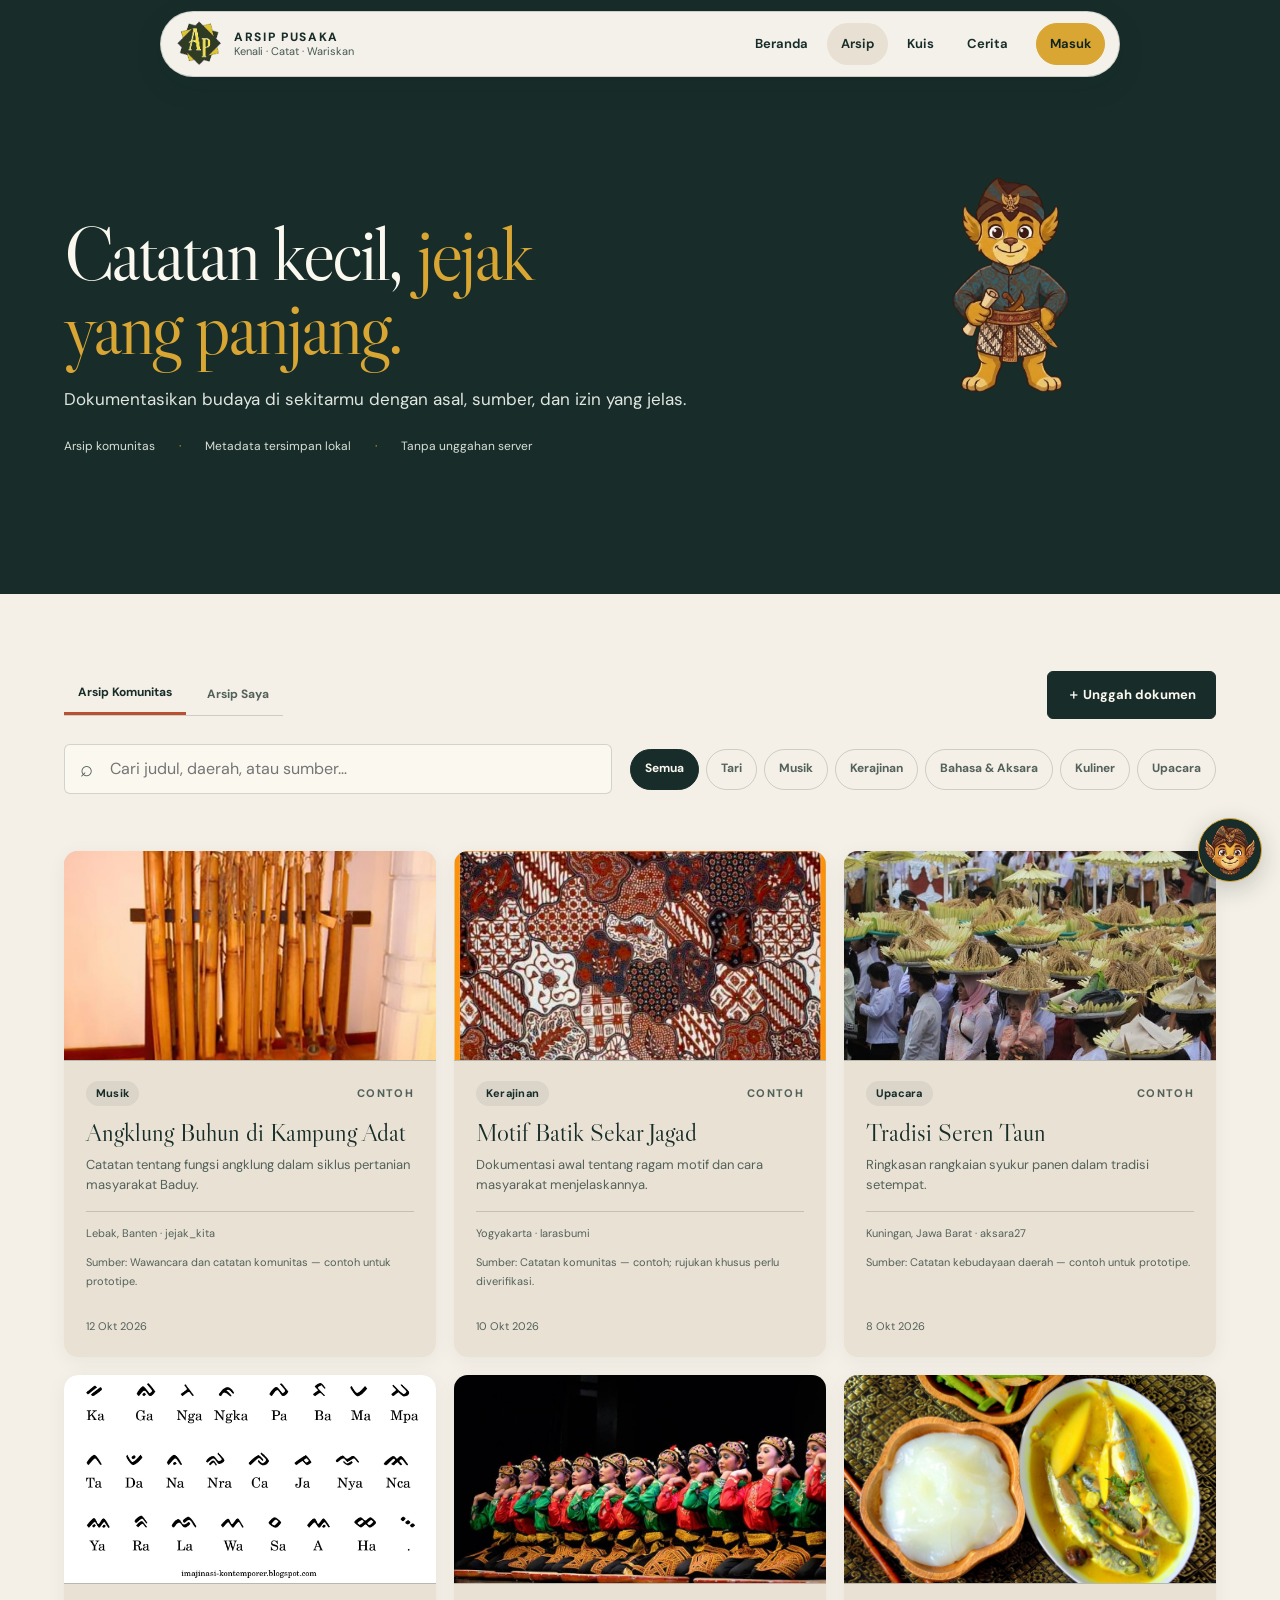
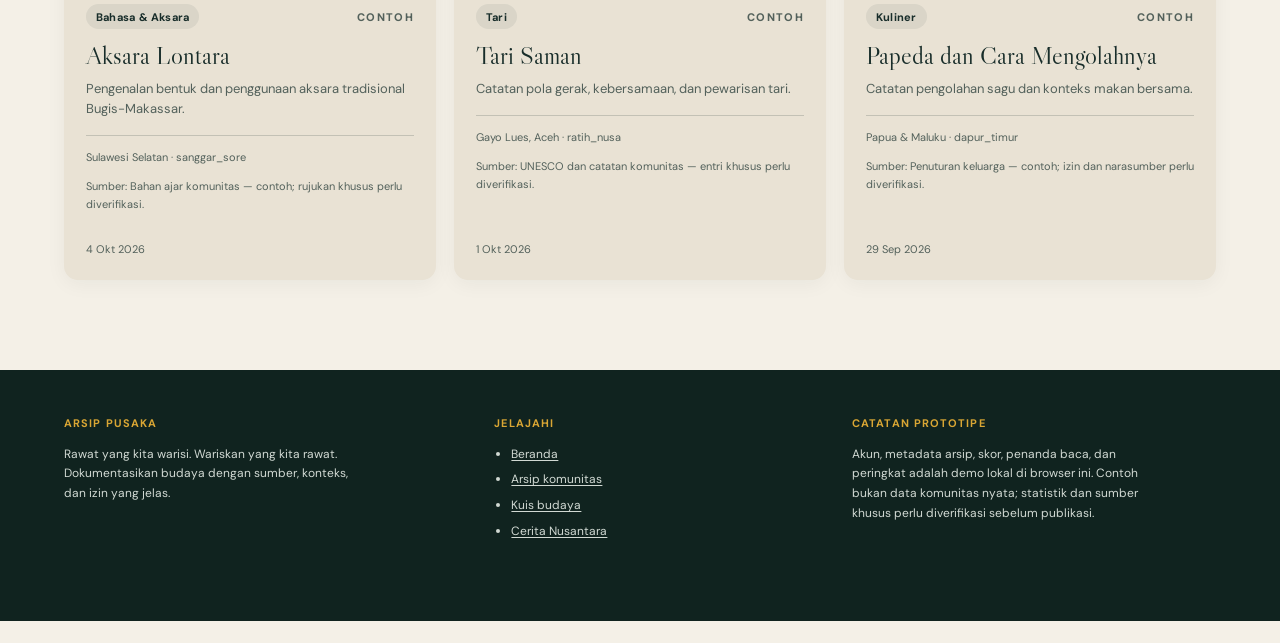
==== commit da7070f9: "jgggxg" ====
--- a/arsip/index.html
+++ b/arsip/index.html
@@ -64,16 +64,11 @@
           <div id="archive-empty" class="empty-state" hidden><h3>Belum ada catatan yang cocok.</h3><p>Ubah kategori atau kata pencarian untuk melihat entri lain.</p></div>
         </section>
 
-        <!-- Unggahan dan skor pribadi tersedia melalui akun demo lokal. -->
+        <!-- Unggahan pribadi tersedia melalui akun demo lokal. Riwayat skor ada di halaman Kuis. -->
         <section id="archive-personal" role="tabpanel" aria-labelledby="personal-tab" hidden>
-          <p class="source-note">Unggahan dan skor hanya tersimpan di browser ini. Tidak ada data yang dikirim ke server.</p>
-          <div class="tab-list" role="tablist" aria-label="Isi Arsip Saya">
-            <button class="tab-button" type="button" role="tab" aria-selected="true" data-personal-view="uploads">Unggahan saya</button>
-            <button class="tab-button" type="button" role="tab" aria-selected="false" data-personal-view="scores">Skor kuis saya</button>
-          </div>
-          <div id="personal-gate" class="empty-state"><h3>Masuk untuk membuka Arsip Saya.</h3><p>Akun demo menghubungkan metadata unggahan dan riwayat kuis di perangkatmu.</p><button class="button" type="button" data-open-login>Masuk ke akun demo</button></div>
-          <div id="personal-uploads" class="archive-grid" role="tabpanel" hidden></div>
-          <div id="personal-scores" role="tabpanel" hidden></div>
+          <p class="source-note">Unggahan hanya tersimpan di browser ini. Tidak ada data yang dikirim ke server.</p>
+          <div id="personal-gate" class="empty-state"><h3>Masuk untuk membuka Arsip Saya.</h3><p>Akun demo menghubungkan metadata unggahan di perangkatmu.</p><button class="button" type="button" data-open-login>Masuk ke akun demo</button></div>
+          <div id="personal-uploads" class="archive-grid" hidden></div>
         </section>
 
         <!-- Form ini menyimpan metadata lokal; berkas tidak diunggah. -->
@@ -87,7 +82,7 @@
               <div class="field field--full"><label for="upload-origin">Asal daerah</label><input id="upload-origin" name="origin" type="text" maxlength="100" required placeholder="Contoh: Kabupaten, Provinsi"></div>
               <div class="field field--full"><label for="upload-description">Deskripsi</label><textarea id="upload-description" name="description" maxlength="400" required placeholder="Tuliskan konteks budaya yang dicatat."></textarea></div>
               <div class="field field--full"><label for="upload-source">Sumber atau narasumber</label><input id="upload-source" name="source" type="text" maxlength="400" required placeholder="Contoh: wawancara narasumber (dengan izin), judul referensi, tautan"><span class="field__hint">Deskripsi dan sumber digabung maksimal 400 karakter. <span id="upload-character-count">0 / 400 karakter</span></span></div>
-              <div class="field field--full"><label for="upload-file">Berkas (opsional)</label><input id="upload-file" name="file" type="file" accept="image/*,audio/*,video/*,.pdf,.txt"><span class="field__hint">Berkas tidak dikirim; metadata lokalnya saja yang dicatat.</span></div>
+              <div class="field field--full"><label for="upload-file">Berkas (opsional)</label><input id="upload-file" name="file" type="file" accept="image/*,audio/*,video/*,.pdf,.txt"><span class="field__hint">Foto disimpan di browser ini dan tampil di kartu arsip. Berkas lain hanya dicatat nama dan ukurannya; tidak ada yang dikirim ke server.</span><div class="upload-preview" id="upload-preview" hidden><img id="upload-preview-image" alt="Pratinjau foto yang akan diarsipkan"></div></div>
               <label class="check-field field--full" for="upload-permission"><input id="upload-permission" name="permission" type="checkbox" required><span>Saya memiliki hak atau izin atas dokumen ini.</span></label>
             </div>
             <div class="form-actions"><button class="button" type="submit">Catat di perangkat ini</button><button class="button button--quiet" type="button" id="cancel-upload">Batal</button></div>
@@ -100,6 +95,8 @@
   <div id="site-overlays"></div>
   <div id="site-toast" class="toast" role="status" aria-live="polite" hidden></div>
   <script src="../js/data.js" defer></script>
+  <script src="../js/chatbot-data.js" defer></script>
+  <script src="../js/chatbot-engine.js" defer></script>
   <script src="../js/common.js" defer></script>
   <script src="../js/arsip.js" defer></script>
 </body>
--- a/css/style.css
+++ b/css/style.css
@@ -57,7 +57,6 @@
 }
 
 body {
-  min-width: 320px;
   margin: 0;
   color: var(--ink);
   background: var(--paper);
@@ -1033,52 +1032,20 @@
   max-width: 38ch;
 }
 
-/* Video thumbnail */
+/* Foto pendamping bagian pengakuan warisan (tanpa tautan). */
 .heritage-showcase__video {
   margin: 0;
-  max-width: 220px;
-}
-
-.heritage-showcase__video-link {
-  position: relative;
-  display: block;
-  border-radius: var(--radius-md);
-  overflow: hidden;
-  box-shadow: 0 4px 20px rgba(0, 0, 0, 0.12);
-  transition: transform 250ms ease, box-shadow 250ms ease;
-}
-
-.heritage-showcase__video-link:hover {
-  transform: translateY(-3px);
-  box-shadow: 0 8px 28px rgba(0, 0, 0, 0.18);
-}
-
-.heritage-showcase__video-link img {
+  max-width: 280px;
+}
+
+.heritage-showcase__video img {
   display: block;
   width: 100%;
   height: auto;
-  aspect-ratio: 4 / 3;
+  aspect-ratio: 16 / 9;
   object-fit: cover;
-}
-
-.heritage-showcase__play {
-  position: absolute;
-  bottom: 14px;
-  left: 14px;
-  display: flex;
-  align-items: center;
-  justify-content: center;
-  width: 42px;
-  height: 42px;
-  border-radius: 50%;
-  background: rgba(255, 255, 255, 0.92);
-  color: var(--ink-deep);
-  box-shadow: 0 2px 8px rgba(0, 0, 0, 0.15);
-  transition: transform 200ms ease;
-}
-
-.heritage-showcase__video-link:hover .heritage-showcase__play {
-  transform: scale(1.1);
+  border-radius: var(--radius-md);
+  box-shadow: 0 4px 20px rgba(0, 0, 0, 0.12);
 }
 
 .heritage-showcase__video figcaption {
@@ -1326,32 +1293,35 @@
   text-wrap: balance;
 }
 
+/* Foto tampil seperti karya berbingkai: margin hijau tipis dan garis dalam. */
 .feature-showcase__art {
   position: relative;
   display: grid;
-  min-height: 330px;
+  aspect-ratio: 16 / 10;
   margin: 0;
+  padding: 14px;
   overflow: hidden;
-  place-items: center;
   border-radius: var(--radius-lg);
   background: var(--ink);
 }
 
 .feature-showcase__art::before {
   position: absolute;
-  inset: 14px;
+  inset: 6px;
   border: 1px solid rgba(244, 240, 231, 0.18);
-  border-radius: calc(var(--radius-lg) - 8px);
+  border-radius: calc(var(--radius-lg) - 6px);
   content: "";
   pointer-events: none;
 }
 
 .feature-showcase__art img {
   display: block;
-  width: min(100%, 560px);
-  max-height: 400px;
-  object-fit: contain;
-  object-position: center bottom;
+  width: 100%;
+  height: 100%;
+  object-fit: cover;
+  object-position: center;
+  /* Radius dalam mengikuti lengkung bingkai agar margin tetap rata. */
+  border-radius: calc(var(--radius-lg) - 14px);
 }
 
 .feature-list {
@@ -1563,6 +1533,23 @@
   transition: transform 350ms ease;
 }
 
+/* Pratinjau foto pilihan pengguna di formulir unggah. */
+.upload-preview {
+  margin-top: 12px;
+  padding: 10px;
+  border: 1px solid var(--line);
+  border-radius: var(--radius-md);
+  background: rgba(24, 45, 42, 0.05);
+}
+
+.upload-preview img {
+  display: block;
+  width: 100%;
+  max-height: 260px;
+  object-fit: contain;
+  border-radius: var(--radius-sm);
+}
+
 .archive-card:hover .archive-card__image {
   transform: scale(1.03);
 }
@@ -1922,6 +1909,28 @@
   list-style: none;
 }
 
+/* Riwayat skor kuis yang tampil di bawah panel kuis. */
+.quiz-history {
+  margin-top: 26px;
+  padding: clamp(22px, 4vw, 34px);
+  border: 1px solid var(--line);
+  border-radius: var(--radius-lg);
+  background: var(--paper-light);
+}
+
+.quiz-history h2 {
+  margin: 0;
+  font: 400 clamp(26px, 3vw, 32px)/1.05 var(--font-display);
+}
+
+.quiz-history .field__hint {
+  margin: 8px 0 0;
+}
+
+.quiz-history .quiz-review-list {
+  margin-bottom: 0;
+}
+
 .quiz-review-list li {
   padding: 12px 14px;
   border: 1px solid var(--line);
@@ -1949,8 +1958,12 @@
   font-size: 13px;
 }
 
+/* Tabel peringkat bisa digeser mendatar di layar sempit, bukan terpotong. */
 .leaderboard__table-wrap {
-  overflow-x: hidden;
+  overflow-x: auto;
+  overscroll-behavior-x: contain;
+  -webkit-overflow-scrolling: touch;
+  scrollbar-width: thin;
   width: 100%;
   padding: 10px 14px 16px;
   box-sizing: border-box;
@@ -2163,9 +2176,9 @@
 }
 
 @media (max-width: 560px) {
-  .leaderboard__table-wrap {
-    padding: 6px 6px 12px;
-  }
+.leaderboard__table-wrap {
+  padding: 6px 6px 12px;
+}
 
   .leaderboard table {
     border-spacing: 0 4px;
@@ -2237,6 +2250,7 @@
 }
 
 .story-card__art {
+  position: relative;
   display: flex;
   min-height: 142px;
   align-items: flex-end;
@@ -2246,11 +2260,41 @@
   background: var(--card-surface);
 }
 
+.story-card__art--image {
+  min-height: 190px;
+  padding: 14px 18px;
+  color: #fff;
+  background: #182d2a;
+}
+
+.story-card__art--image .story-card__letter {
+  display: none;
+}
+
+.story-card__art--image::after {
+  position: absolute;
+  inset: 35% 0 0;
+  background: linear-gradient(transparent, rgba(0, 0, 0, 0.62));
+  content: "";
+}
+
+.story-card__image {
+  position: absolute;
+  inset: 0;
+  width: 100%;
+  height: 100%;
+  object-fit: cover;
+}
+
 .story-card__letter {
+  position: relative;
+  z-index: 1;
   font: 400 76px/0.85 var(--font-display);
 }
 
 .story-card__region {
+  position: relative;
+  z-index: 1;
   max-width: 15ch;
   font-size: 11px;
   text-align: right;
@@ -2571,6 +2615,15 @@
   font-weight: 800;
 }
 
+/* Baris sumber kecil di bawah jawaban bot. */
+.chat-message__source {
+  display: block;
+  margin-top: 7px;
+  color: var(--ink-soft);
+  font-size: 10px;
+  line-height: 1.4;
+}
+
 .chat-suggestions {
   display: flex;
   flex-wrap: wrap;
@@ -2610,12 +2663,21 @@
 }
 
 /* Reader layout and utility elements shared by overlays. */
+/* Dialog bacaan dibuat lebih lebar dan bersudut bulat agar teks serta sampul lega. */
+#story-reader {
+  width: min(100% - 28px, 980px);
+  max-height: min(92dvh, 900px);
+  border-radius: var(--radius-lg);
+}
+
 .story-reader__stage {
   display: grid;
-  grid-template-columns: minmax(110px, 0.38fr) minmax(0, 1fr);
-  min-height: 230px;
+  grid-template-columns: minmax(200px, 0.72fr) minmax(0, 1fr);
+  min-height: 300px;
   border: 1px solid var(--line);
+  border-radius: var(--radius-md);
   background: #f0ebdf;
+  overflow: hidden;
 }
 
 .reader-position {
@@ -2628,11 +2690,24 @@
 }
 
 .story-reader__art {
+  position: relative;
   display: grid;
-  min-height: 230px;
+  min-height: 300px;
   place-items: center;
   color: var(--gold-light);
   background: var(--ink);
+  overflow: hidden;
+}
+
+/* Sampul cerita memenuhi panel ilustrasi tanpa merusak proporsinya. */
+.story-reader__image {
+  position: absolute;
+  inset: 0;
+  display: block;
+  width: 100%;
+  height: 100%;
+  object-fit: cover;
+  object-position: center;
 }
 
 .story-reader__art span {
@@ -2660,6 +2735,7 @@
 
 #reader-meaning p,
 #reader-meaning li {
+  max-width: 68ch;
   color: var(--ink-soft);
   font-size: 13px;
 }
@@ -2753,6 +2829,16 @@
     --page-gutter: 20px;
   }
 
+  /* Pemisah titik disembunyikan agar tidak menggantung di awal baris. */
+  .page-hero__meta {
+    gap: 7px 18px;
+  }
+
+  .page-hero__meta span + span::before {
+    content: none;
+    margin: 0;
+  }
+
   .site-header__inner {
     position: relative;
     min-height: 70px;
@@ -2921,7 +3007,7 @@
   }
 
   .heritage-showcase__video {
-    max-width: 180px;
+    max-width: 220px;
   }
 
   .heritage-card {
@@ -2962,11 +3048,8 @@
   }
 
   .feature-showcase__art {
-    min-height: 260px;
-  }
-
-  .feature-showcase__art img {
-    max-height: 320px;
+    aspect-ratio: 16 / 9;
+    padding: 11px;
   }
 
   .feature-item__summary {
@@ -3043,13 +3126,21 @@
     max-height: min(590px, calc(100dvh - 105px));
   }
 
+  #story-reader {
+    width: min(100% - 20px, 620px);
+    max-width: calc(100% - 20px);
+    border-radius: var(--radius-md);
+  }
+
+  /* Di layar ponsel sampul tampil sebagai banner di atas teks. */
   .story-reader__stage {
-    grid-template-columns: 76px minmax(0, 1fr);
-    min-height: 190px;
+    grid-template-columns: minmax(0, 1fr);
+    min-height: 0;
   }
 
   .story-reader__art {
-    min-height: 190px;
+    min-height: 168px;
+    max-height: 168px;
   }
 
   .story-reader__copy {
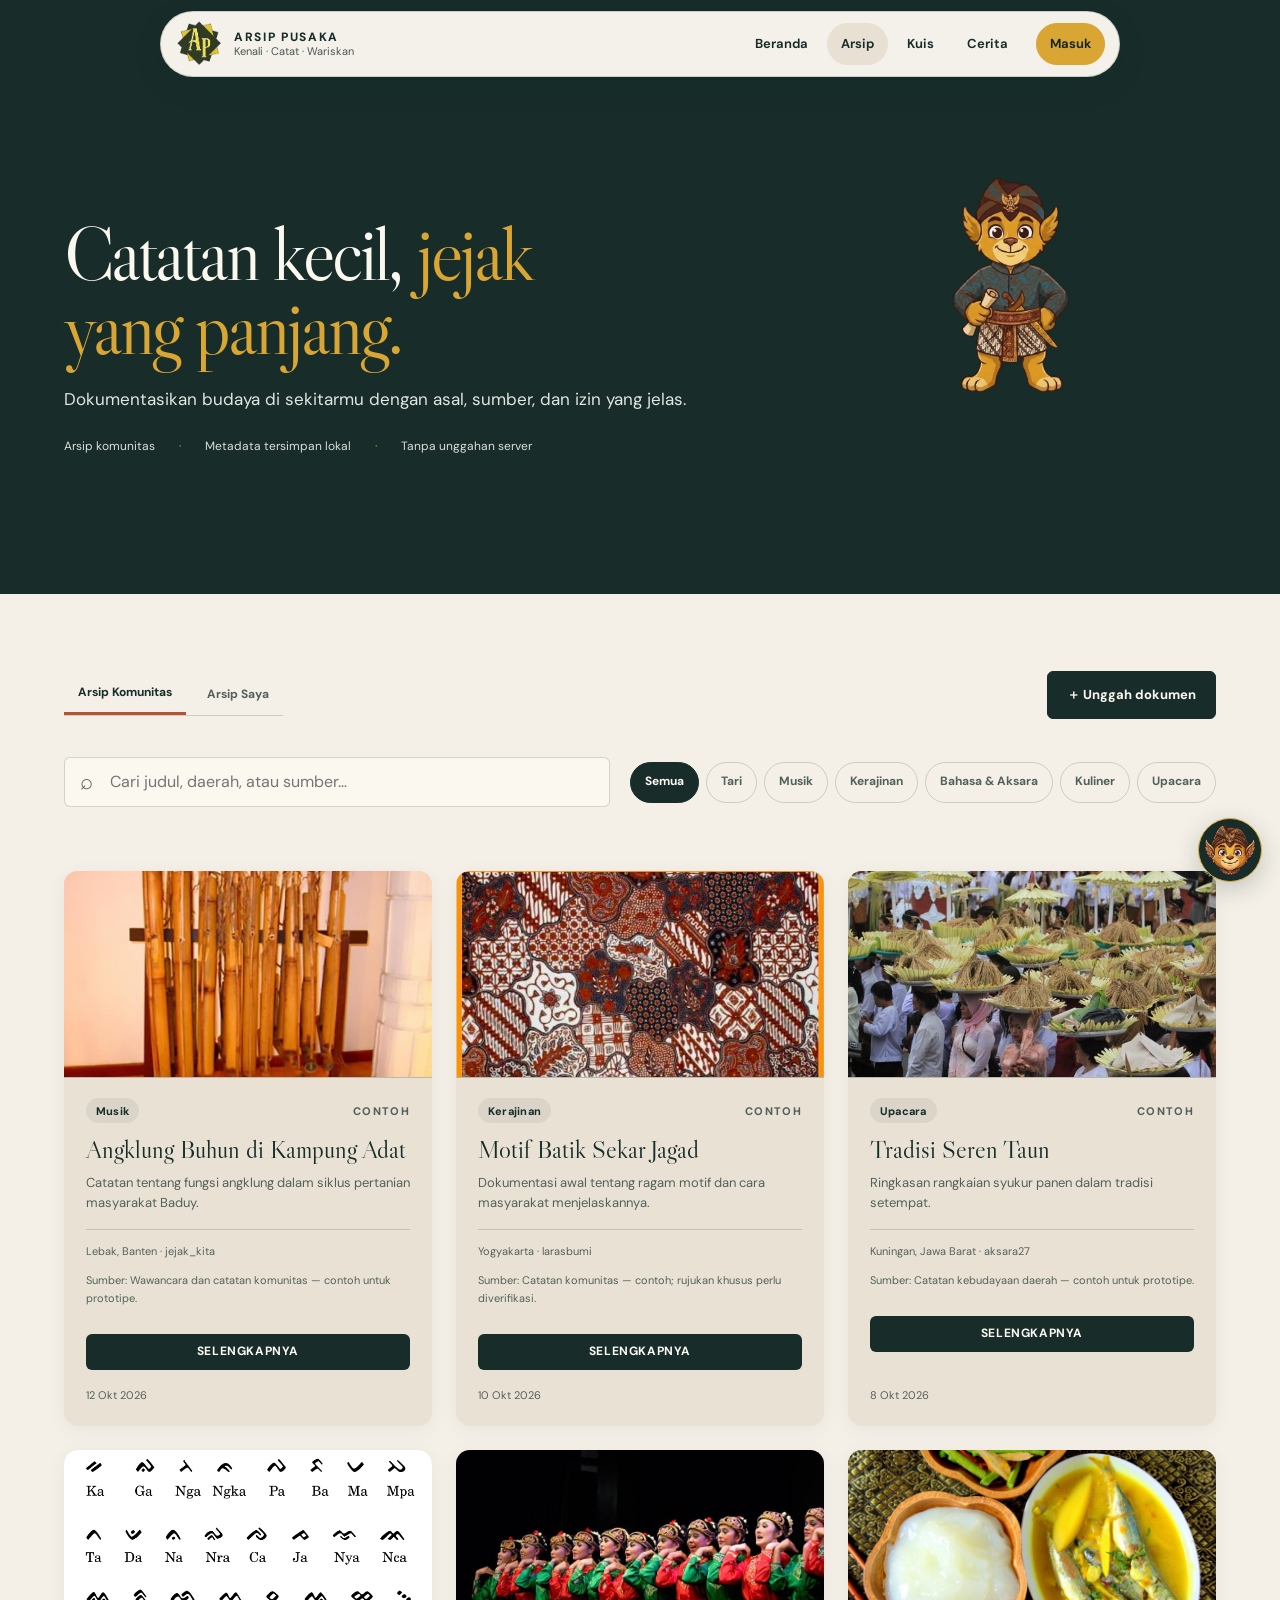
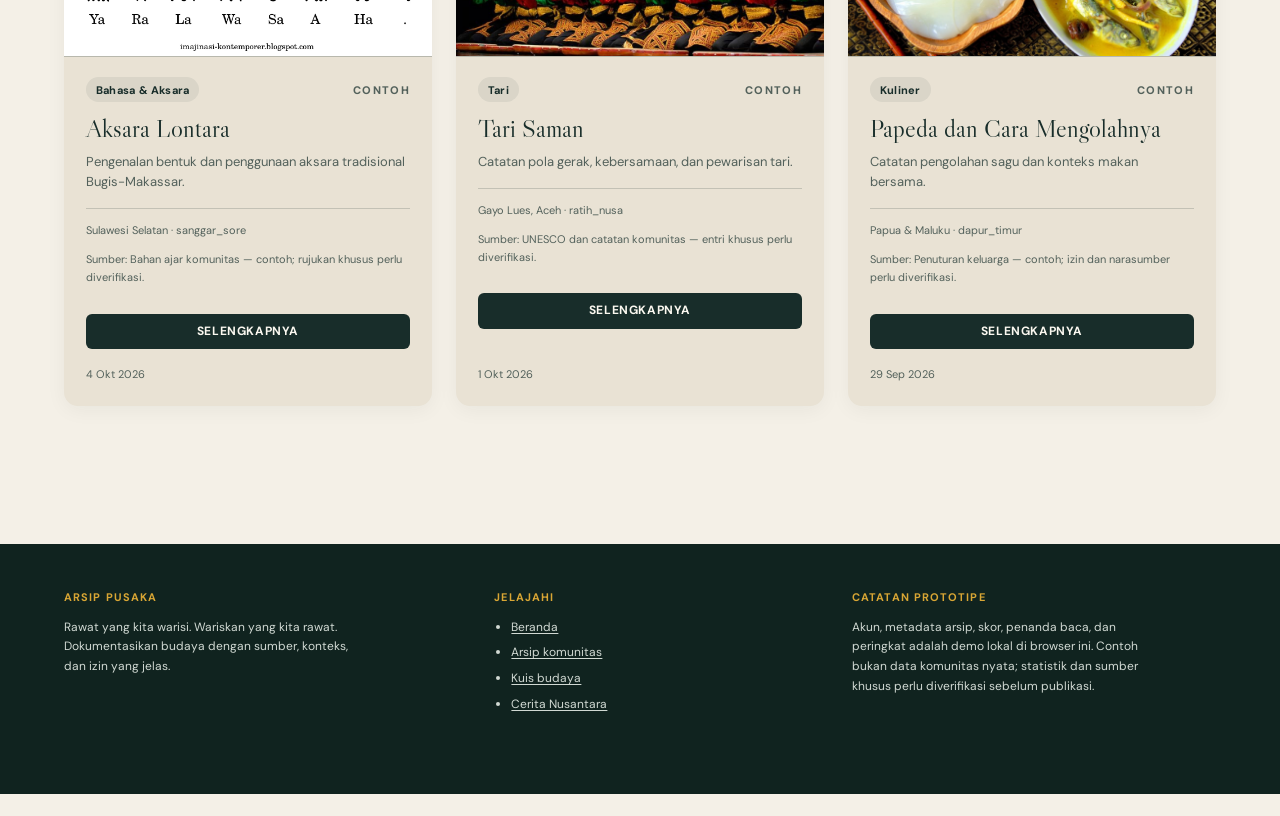
==== commit fc7f472d: "blabla" ====
--- a/arsip/index.html
+++ b/arsip/index.html
@@ -80,7 +80,8 @@
               <div class="field"><label for="upload-title">Judul</label><input id="upload-title" name="title" type="text" maxlength="80" required autocomplete="off"><span class="field__hint">Maksimal 80 karakter.</span></div>
               <div class="field"><label for="upload-category">Kategori</label><select id="upload-category" name="category" required><option value="">Pilih kategori</option><option>Tari</option><option>Musik</option><option>Kerajinan</option><option>Bahasa &amp; Aksara</option><option>Kuliner</option><option>Upacara</option></select></div>
               <div class="field field--full"><label for="upload-origin">Asal daerah</label><input id="upload-origin" name="origin" type="text" maxlength="100" required placeholder="Contoh: Kabupaten, Provinsi"></div>
-              <div class="field field--full"><label for="upload-description">Deskripsi</label><textarea id="upload-description" name="description" maxlength="400" required placeholder="Tuliskan konteks budaya yang dicatat."></textarea></div>
+              <div class="field field--full"><label for="upload-description">Deskripsi singkat</label><textarea id="upload-description" name="description" maxlength="400" required placeholder="Tuliskan ringkasan konteks budaya yang dicatat."></textarea></div>
+              <div class="field field--full"><label for="upload-full-description">Penjelasan lengkap</label><textarea id="upload-full-description" name="fullDescription" maxlength="2000" placeholder="Tuliskan narasi atau sejarah lengkap budaya ini agar dapat dipelajari lebih mendalam."></textarea><span class="field__hint">Maksimal 2000 karakter.</span></div>
               <div class="field field--full"><label for="upload-source">Sumber atau narasumber</label><input id="upload-source" name="source" type="text" maxlength="400" required placeholder="Contoh: wawancara narasumber (dengan izin), judul referensi, tautan"><span class="field__hint">Deskripsi dan sumber digabung maksimal 400 karakter. <span id="upload-character-count">0 / 400 karakter</span></span></div>
               <div class="field field--full"><label for="upload-file">Berkas (opsional)</label><input id="upload-file" name="file" type="file" accept="image/*,audio/*,video/*,.pdf,.txt"><span class="field__hint">Foto disimpan di browser ini dan tampil di kartu arsip. Berkas lain hanya dicatat nama dan ukurannya; tidak ada yang dikirim ke server.</span><div class="upload-preview" id="upload-preview" hidden><img id="upload-preview-image" alt="Pratinjau foto yang akan diarsipkan"></div></div>
               <label class="check-field field--full" for="upload-permission"><input id="upload-permission" name="permission" type="checkbox" required><span>Saya memiliki hak atau izin atas dokumen ini.</span></label>
@@ -94,6 +95,38 @@
   <div id="site-footer"></div>
   <div id="site-overlays"></div>
   <div id="site-toast" class="toast" role="status" aria-live="polite" hidden></div>
+
+  <!-- Dialog Detail Arsip -->
+  <dialog id="archive-detail" aria-labelledby="detail-title">
+    <div class="dialog__inner">
+      <div class="dialog__head">
+        <div>
+          <span class="category-tag" id="detail-category"></span>
+          <h2 id="detail-title"></h2>
+        </div>
+        <button class="dialog__close" type="button" id="detail-close" aria-label="Tutup detail">×</button>
+      </div>
+      <div class="archive-detail__content">
+        <div id="detail-media" class="archive-detail__media"></div>
+        <div class="archive-detail__info">
+          <div class="archive-meta" id="detail-meta"></div>
+          <p class="archive-detail__description" id="detail-description"></p>
+          <div class="archive-detail__source-box">
+            <strong>Sumber & Narasumber:</strong>
+            <p id="detail-source"></p>
+          </div>
+          <div class="archive-detail__foot">
+            <span id="detail-date"></span>
+            <span id="detail-file"></span>
+          </div>
+        </div>
+      </div>
+      <div class="form-actions">
+        <button class="button button--gold" type="button" id="detail-close-btn">Tutup</button>
+      </div>
+    </div>
+  </dialog>
+
   <script src="../js/data.js" defer></script>
   <script src="../js/chatbot-data.js" defer></script>
   <script src="../js/chatbot-engine.js" defer></script>
--- a/css/style.css
+++ b/css/style.css
@@ -450,6 +450,33 @@
   text-wrap: balance;
 }
 
+/* Staggered hero entrance animations */
+.hero__eyebrow.scroll-reveal.is-visible {
+  transition-delay: 100ms;
+}
+
+.hero__title.scroll-reveal {
+  transform: translateY(32px);
+  filter: blur(5px);
+}
+
+.hero__title.scroll-reveal.is-visible {
+  filter: blur(0);
+  transition: 
+    opacity 1000ms ease,
+    transform 1100ms cubic-bezier(0.16, 1, 0.3, 1),
+    filter 1000ms ease;
+  transition-delay: 250ms;
+}
+
+.hero__lead.scroll-reveal.is-visible {
+  transition-delay: 450ms;
+}
+
+.hero__actions.scroll-reveal.is-visible {
+  transition-delay: 650ms;
+}
+
 .hero__title em {
   color: var(--gold);
   font-style: normal;
@@ -1407,8 +1434,8 @@
   display: grid;
   grid-template-columns: minmax(220px, 1fr) auto;
   align-items: center;
-  gap: 18px;
-  margin-bottom: 25px;
+  gap: 20px;
+  margin-bottom: 32px;
 }
 
 .search-field {
@@ -1484,7 +1511,7 @@
   align-items: center;
   justify-content: space-between;
   gap: 16px;
-  margin-bottom: 25px;
+  margin-bottom: 38px;
 }
 
 .archive-toolbar .tab-list {
@@ -1494,7 +1521,8 @@
 .archive-grid {
   display: grid;
   grid-template-columns: repeat(3, minmax(0, 1fr));
-  gap: 18px;
+  gap: 24px;
+  margin-bottom: 48px;
 }
 
 .archive-card {
@@ -1635,6 +1663,135 @@
   white-space: nowrap;
 }
 
+.archive-card__read-more {
+  width: 100%;
+  margin-top: 16px;
+  padding: 8px 16px;
+  background: var(--ink);
+  color: var(--paper-light);
+  border: none;
+  border-radius: var(--radius-sm);
+  font-family: var(--font-body);
+  font-weight: 700;
+  font-size: 12px;
+  letter-spacing: 0.05em;
+  text-transform: uppercase;
+  cursor: pointer;
+  transition: background 0.2s ease, transform 0.2s ease;
+}
+
+.archive-card__read-more:hover {
+  background: var(--gold-dark);
+  transform: translateY(-1px);
+}
+
+.archive-card__read-more:active {
+  transform: translateY(0);
+}
+
+/* Archive Detail Dialog */
+#archive-detail {
+  max-width: 900px;
+  width: 90%;
+  padding: 0;
+  border: none;
+  border-radius: var(--radius-lg);
+  background: var(--paper-light);
+  box-shadow: 0 20px 50px rgba(0, 0, 0, 0.2);
+}
+
+.archive-detail__content {
+  display: flex;
+  flex-direction: column;
+  gap: 28px;
+  margin: 24px 0;
+}
+
+.archive-detail__media {
+  width: 100%;
+  background: #f0ede4;
+  border-radius: var(--radius-md);
+  overflow: hidden;
+  display: flex;
+  align-items: center;
+  justify-content: center;
+  min-height: 200px;
+}
+
+.archive-detail__image {
+  max-width: 100%;
+  max-height: 500px;
+  object-fit: contain;
+  display: block;
+}
+
+.archive-detail__info {
+  display: flex;
+  flex-direction: column;
+  gap: 20px;
+}
+
+.archive-detail__description {
+  font-size: clamp(15px, 2vw, 17px);
+  line-height: 1.65;
+  color: var(--ink);
+  margin: 0;
+  white-space: pre-wrap;
+}
+
+.archive-detail__source-box {
+  padding: 20px;
+  background: rgba(24, 45, 42, 0.04);
+  border-left: 3px solid var(--gold);
+  border-radius: var(--radius-sm);
+}
+
+.archive-detail__source-box strong {
+  display: block;
+  margin-bottom: 6px;
+  font-size: 12px;
+  color: var(--ink-soft);
+  text-transform: uppercase;
+  letter-spacing: 0.1em;
+}
+
+.archive-detail__source-box p {
+  margin: 0;
+  font-size: 14px;
+  line-height: 1.5;
+  color: var(--ink);
+}
+
+.archive-detail__foot {
+  display: flex;
+  justify-content: space-between;
+  align-items: center;
+  margin-top: 8px;
+  padding-top: 16px;
+  border-top: 1px solid var(--line);
+  font-size: 12px;
+  color: var(--ink-soft);
+}
+
+@media (min-width: 768px) {
+  .archive-detail__content {
+    flex-direction: row;
+    align-items: stretch;
+  }
+  
+  .archive-detail__media {
+    flex: 1.2;
+    min-height: 400px;
+  }
+  
+  .archive-detail__info {
+    flex: 1;
+    max-height: 600px;
+    overflow-y: auto;
+    padding-right: 12px;
+  }
+}
+
 .empty-state {
   padding: 30px;
   border-radius: var(--radius-md);
@@ -1651,6 +1808,8 @@
 
 .form-panel {
   max-width: 760px;
+  margin-top: 54px;
+  margin-inline: auto;
   padding: clamp(24px, 5vw, 42px);
   border-radius: var(--radius-lg);
   background: var(--paper-light);
